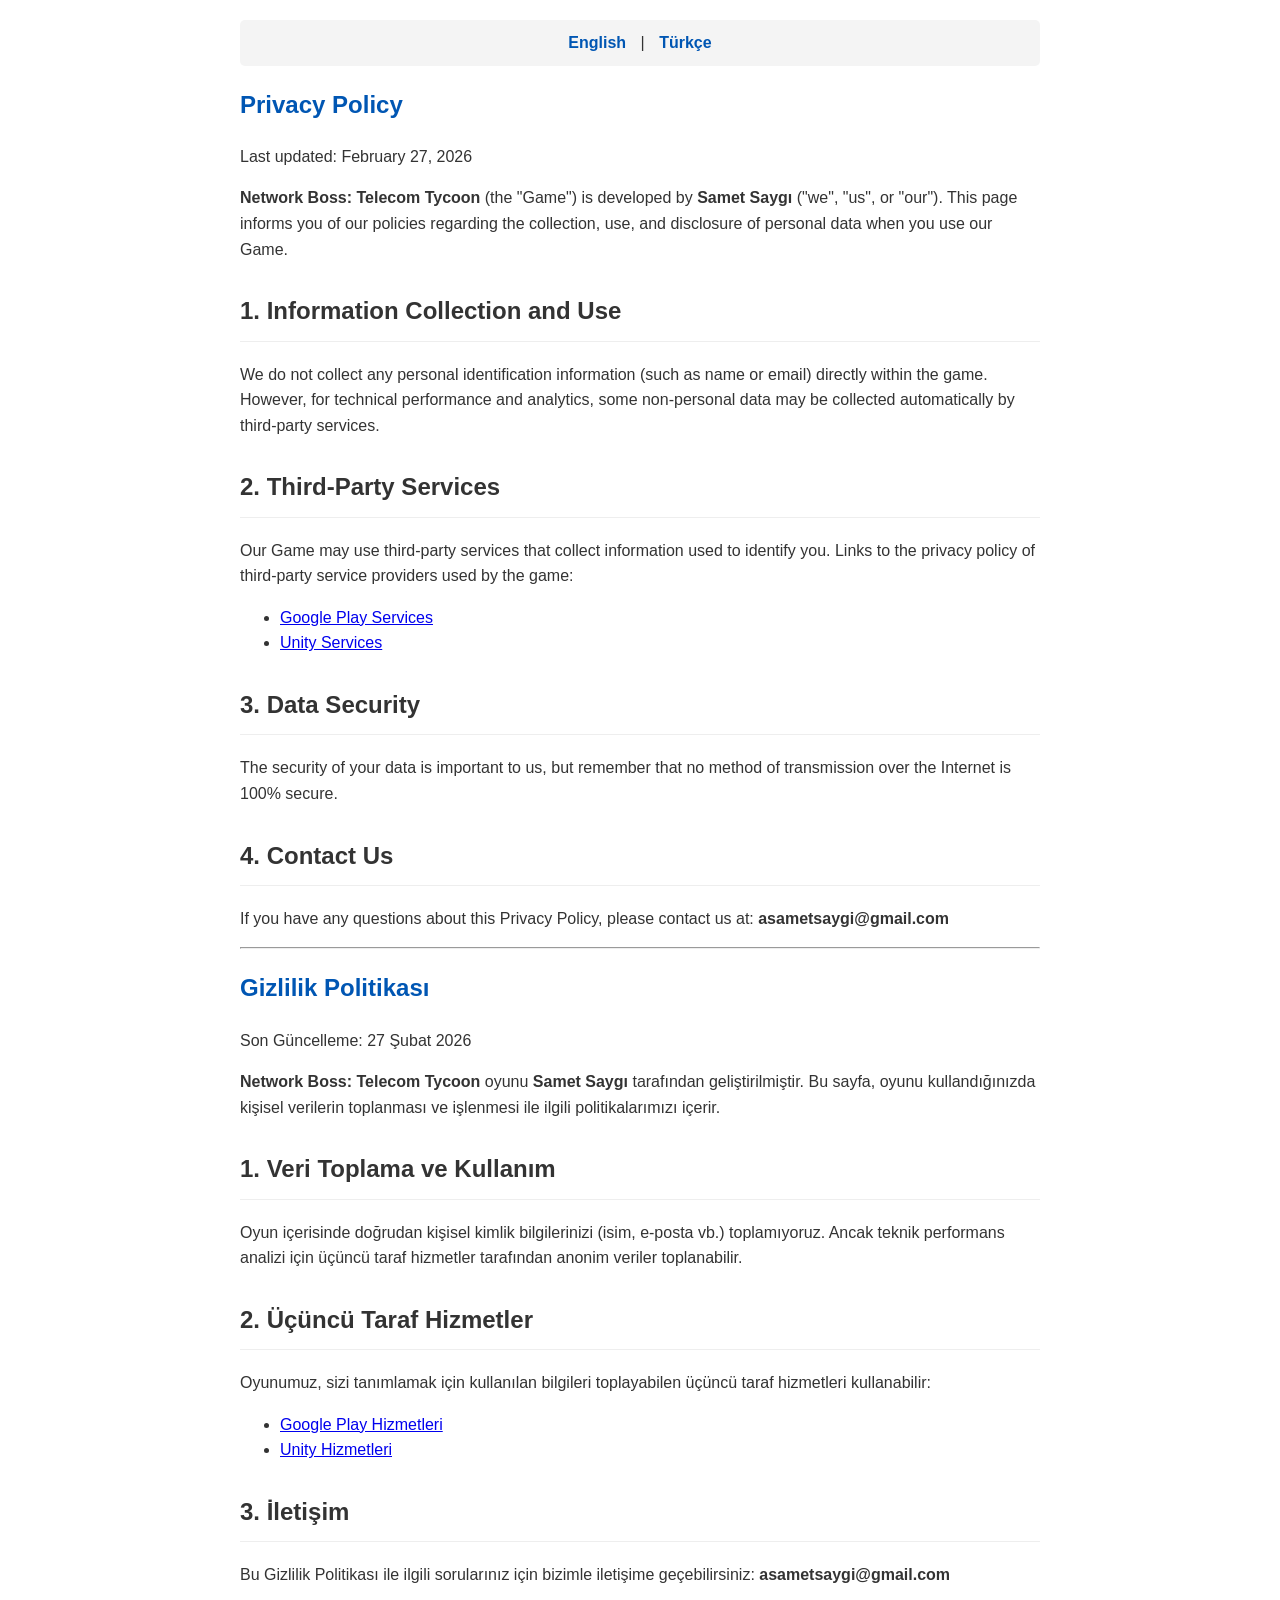
==== privacy.html @ 8e4036eb "Add files via upload" ====
<!DOCTYPE html>
<html lang="en">
<head>
    <meta charset="UTF-8">
    <meta name="viewport" content="width=device-width, initial-scale=1.0">
    <title>Privacy Policy | Network Boss: Telecom Tycoon</title>
    <style>
        body { font-family: sans-serif; line-height: 1.6; padding: 20px; max-width: 800px; margin: auto; color: #333; }
        h1 { color: #0056b3; }
        h2 { border-bottom: 1px solid #eee; padding-bottom: 10px; margin-top: 30px; }
        .lang-switch { background: #f4f4f4; padding: 10px; border-radius: 5px; margin-bottom: 20px; text-align: center; }
        .lang-switch a { margin: 0 10px; text-decoration: none; font-weight: bold; color: #0056b3; }
    </style>
</head>
<body>

    <div class="lang-switch">
        <a href="#english">English</a> | <a href="#turkish">Türkçe</a>
    </div>

    <section id="english">
        <h1>Privacy Policy</h1>
        <p>Last updated: February 27, 2026</p>
        <p><strong>Network Boss: Telecom Tycoon</strong> (the "Game") is developed by <strong>Samet Saygı</strong> ("we", "us", or "our"). This page informs you of our policies regarding the collection, use, and disclosure of personal data when you use our Game.</p>

        <h2>1. Information Collection and Use</h2>
        <p>We do not collect any personal identification information (such as name or email) directly within the game. However, for technical performance and analytics, some non-personal data may be collected automatically by third-party services.</p>

        <h2>2. Third-Party Services</h2>
        <p>Our Game may use third-party services that collect information used to identify you. Links to the privacy policy of third-party service providers used by the game:</p>
        <ul>
            <li><a href="https://google.com/policies/privacy/" target="_blank">Google Play Services</a></li>
            <li><a href="https://unity3d.com/legal/privacy-policy" target="_blank">Unity Services</a></li>
        </ul>

        <h2>3. Data Security</h2>
        <p>The security of your data is important to us, but remember that no method of transmission over the Internet is 100% secure.</p>

        <h2>4. Contact Us</h2>
        <p>If you have any questions about this Privacy Policy, please contact us at: <strong>asametsaygi@gmail.com</strong></p>
    </section>

    <hr>

    <section id="turkish">
        <h1>Gizlilik Politikası</h1>
        <p>Son Güncelleme: 27 Şubat 2026</p>
        <p><strong>Network Boss: Telecom Tycoon</strong> oyunu <strong>Samet Saygı</strong> tarafından geliştirilmiştir. Bu sayfa, oyunu kullandığınızda kişisel verilerin toplanması ve işlenmesi ile ilgili politikalarımızı içerir.</p>

        <h2>1. Veri Toplama ve Kullanım</h2>
        <p>Oyun içerisinde doğrudan kişisel kimlik bilgilerinizi (isim, e-posta vb.) toplamıyoruz. Ancak teknik performans analizi için üçüncü taraf hizmetler tarafından anonim veriler toplanabilir.</p>

        <h2>2. Üçüncü Taraf Hizmetler</h2>
        <p>Oyunumuz, sizi tanımlamak için kullanılan bilgileri toplayabilen üçüncü taraf hizmetleri kullanabilir:</p>
        <ul>
            <li><a href="https://google.com/policies/privacy/" target="_blank">Google Play Hizmetleri</a></li>
            <li><a href="https://unity3d.com/legal/privacy-policy" target="_blank">Unity Hizmetleri</a></li>
        </ul>

        <h2>3. İletişim</h2>
        <p>Bu Gizlilik Politikası ile ilgili sorularınız için bizimle iletişime geçebilirsiniz: <strong>asametsaygi@gmail.com</strong></p>
    </section>

</body>
</html>
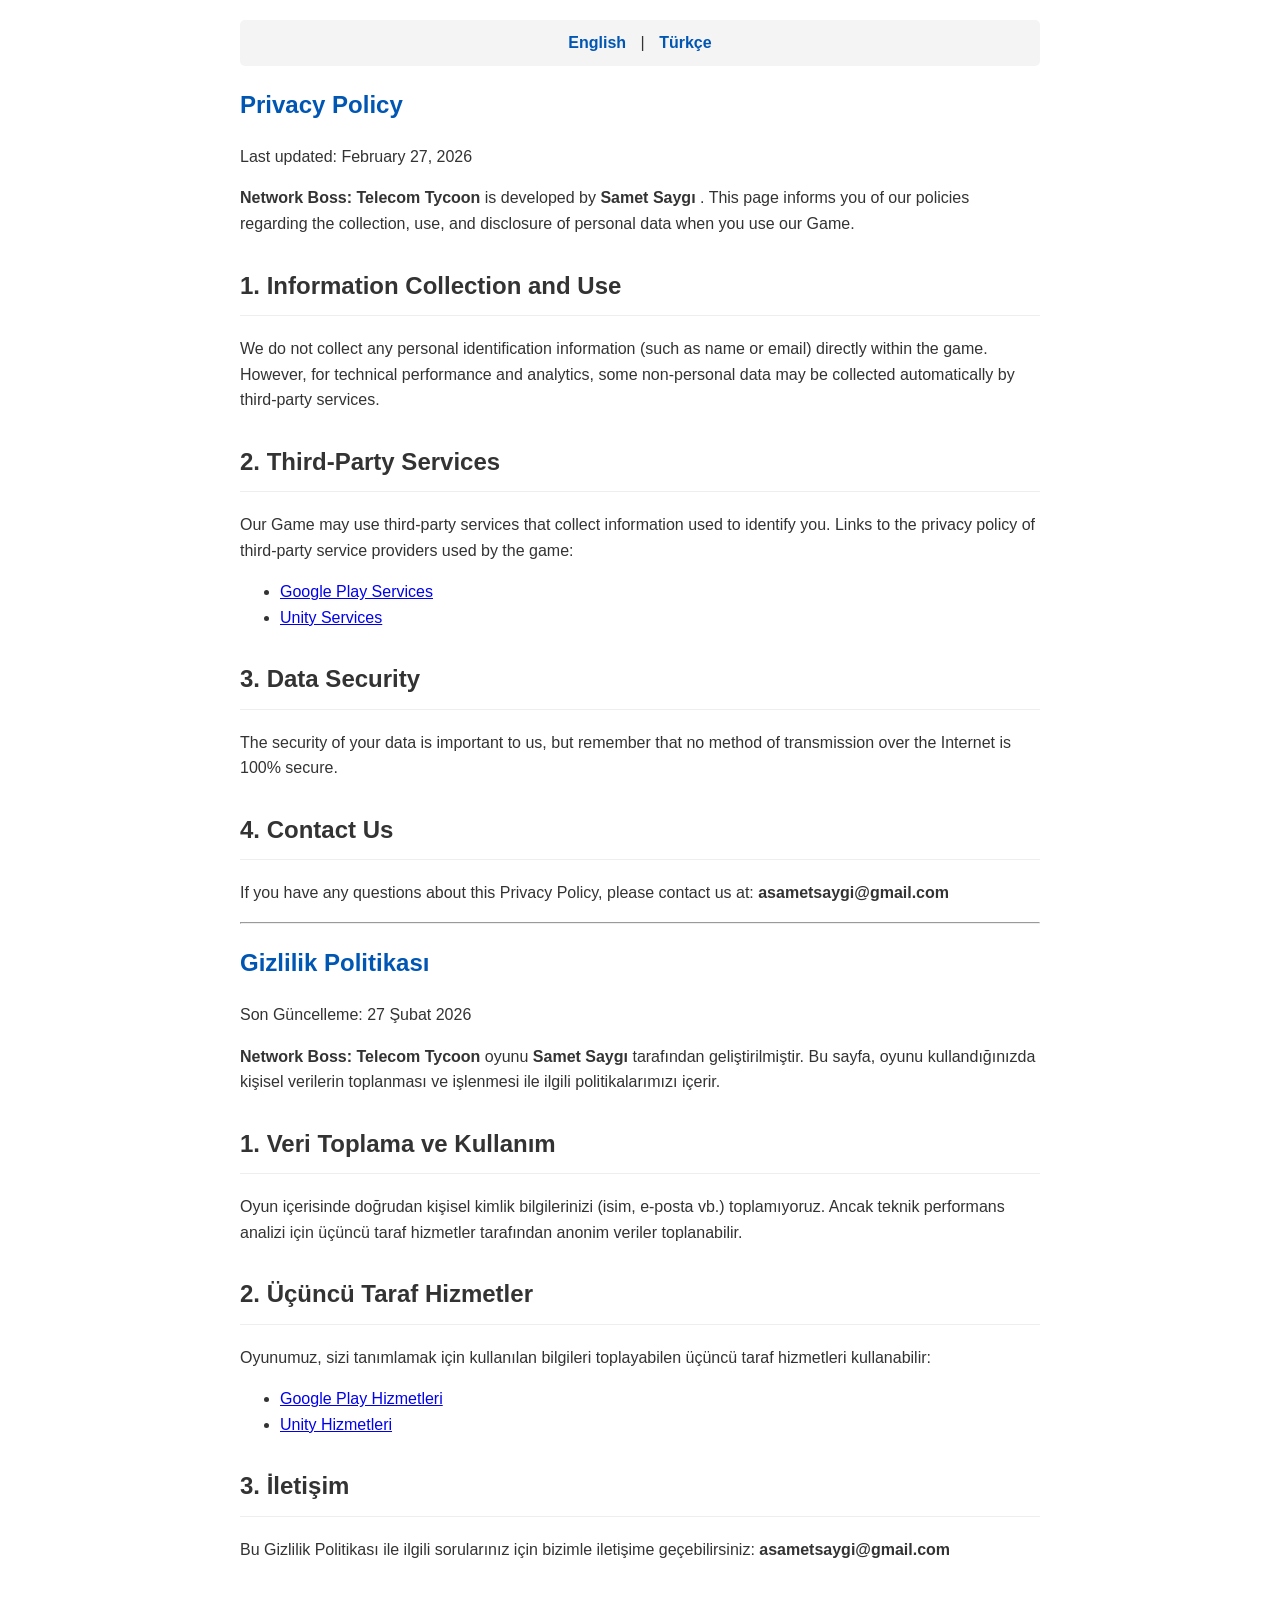
==== commit 0fd6daa1: "Fix HTML encoding issues in privacy.html" ====
--- a/privacy.html
+++ b/privacy.html
@@ -21,7 +21,7 @@
     <section id="english">
         <h1>Privacy Policy</h1>
         <p>Last updated: February 27, 2026</p>
-        <p><strong>Network Boss: Telecom Tycoon</strong> (the "Game") is developed by <strong>Samet Saygı</strong> ("we", "us", or "our"). This page informs you of our policies regarding the collection, use, and disclosure of personal data when you use our Game.</p>
+        <p><strong>Network Boss: Telecom Tycoon</strong> is developed by <strong>Samet Saygı</strong> . This page informs you of our policies regarding the collection, use, and disclosure of personal data when you use our Game.</p>
 
         <h2>1. Information Collection and Use</h2>
         <p>We do not collect any personal identification information (such as name or email) directly within the game. However, for technical performance and analytics, some non-personal data may be collected automatically by third-party services.</p>
@@ -62,4 +62,5 @@
     </section>
 
 </body>
-</html>+
+</html>
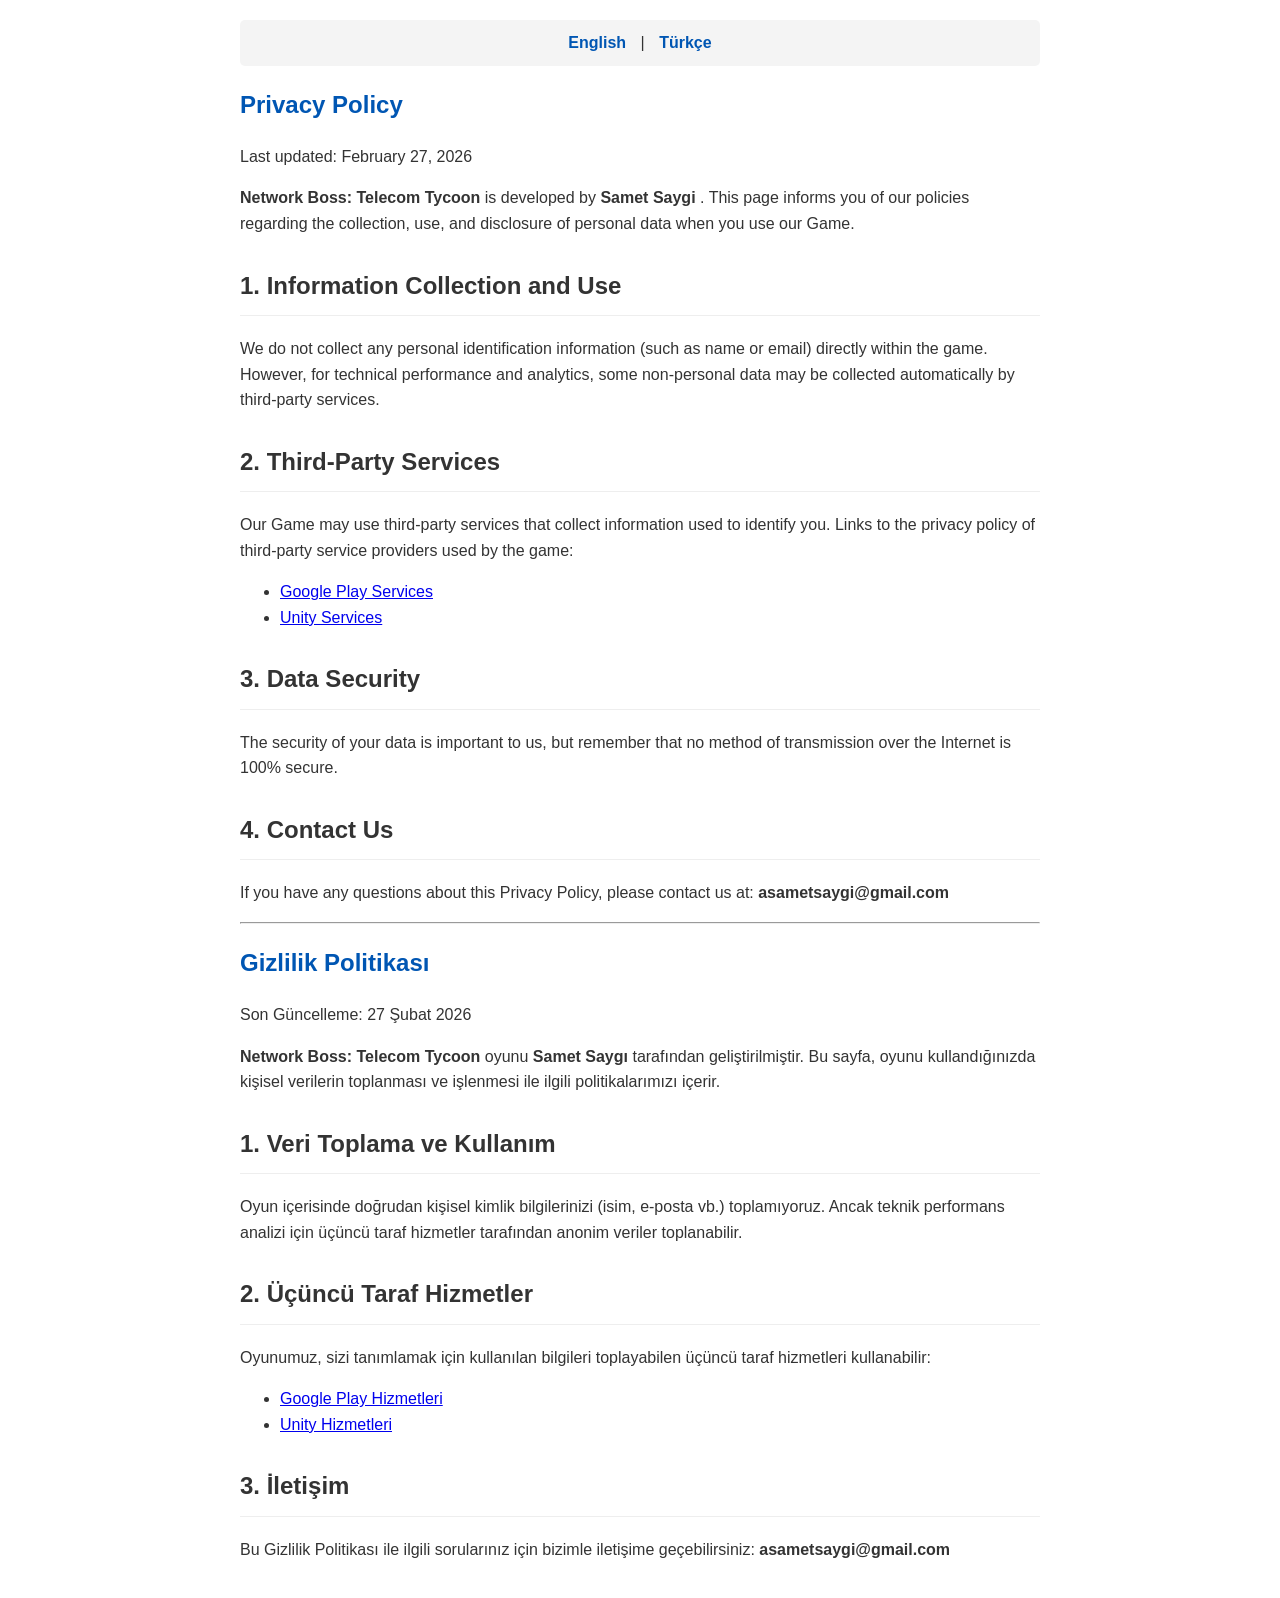
==== commit 5fbe5f9a: "Fix HTML encoding issues in privacy.html" ====
--- a/privacy.html
+++ b/privacy.html
@@ -21,7 +21,7 @@
     <section id="english">
         <h1>Privacy Policy</h1>
         <p>Last updated: February 27, 2026</p>
-        <p><strong>Network Boss: Telecom Tycoon</strong> is developed by <strong>Samet Saygı</strong> . This page informs you of our policies regarding the collection, use, and disclosure of personal data when you use our Game.</p>
+        <p><strong>Network Boss: Telecom Tycoon</strong> is developed by <strong>Samet Saygi</strong> . This page informs you of our policies regarding the collection, use, and disclosure of personal data when you use our Game.</p>
 
         <h2>1. Information Collection and Use</h2>
         <p>We do not collect any personal identification information (such as name or email) directly within the game. However, for technical performance and analytics, some non-personal data may be collected automatically by third-party services.</p>
@@ -64,3 +64,4 @@
 </body>
 
 </html>
+
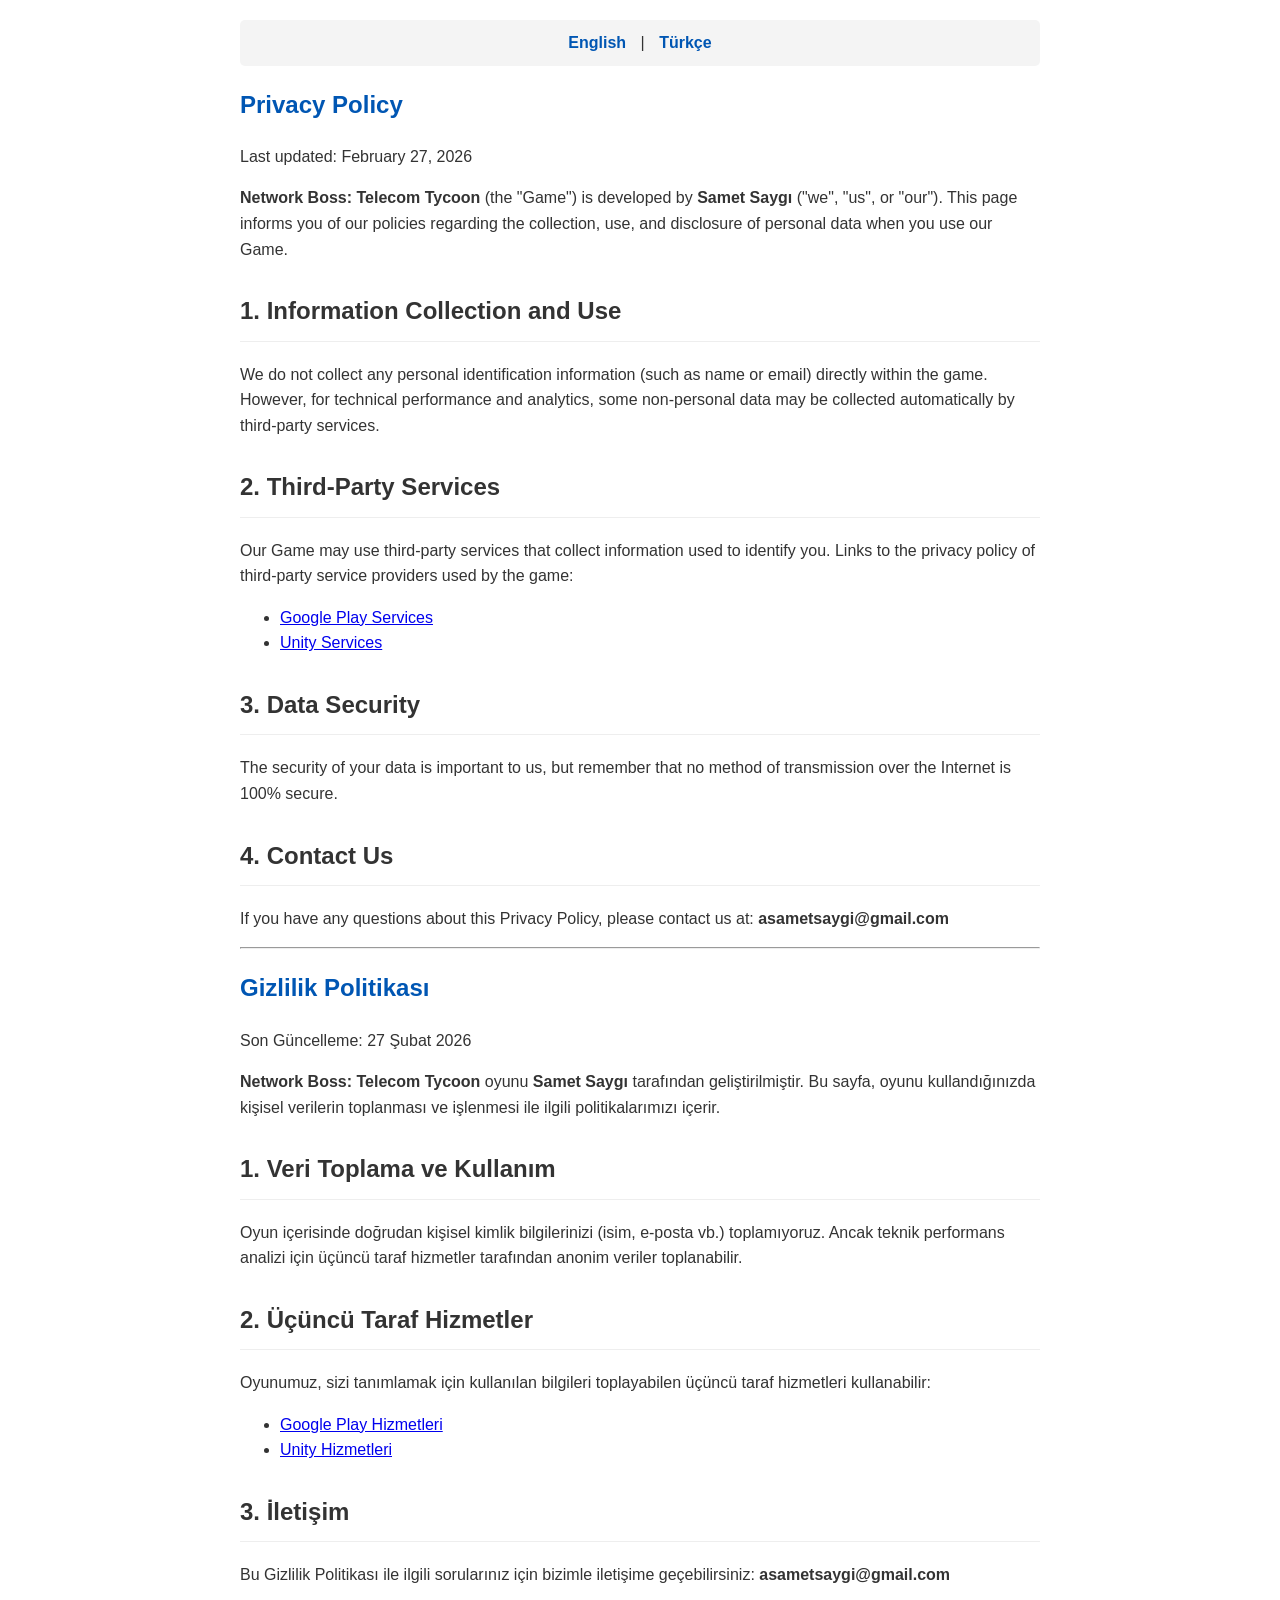
==== commit 1ada6fad: "Add files via upload" ====
--- a/privacy.html
+++ b/privacy.html
@@ -21,7 +21,7 @@
     <section id="english">
         <h1>Privacy Policy</h1>
         <p>Last updated: February 27, 2026</p>
-        <p><strong>Network Boss: Telecom Tycoon</strong> is developed by <strong>Samet Saygi</strong> . This page informs you of our policies regarding the collection, use, and disclosure of personal data when you use our Game.</p>
+        <p><strong>Network Boss: Telecom Tycoon</strong> (the "Game") is developed by <strong>Samet Saygı</strong> ("we", "us", or "our"). This page informs you of our policies regarding the collection, use, and disclosure of personal data when you use our Game.</p>
 
         <h2>1. Information Collection and Use</h2>
         <p>We do not collect any personal identification information (such as name or email) directly within the game. However, for technical performance and analytics, some non-personal data may be collected automatically by third-party services.</p>
@@ -62,6 +62,4 @@
     </section>
 
 </body>
-
-</html>
-
+</html>
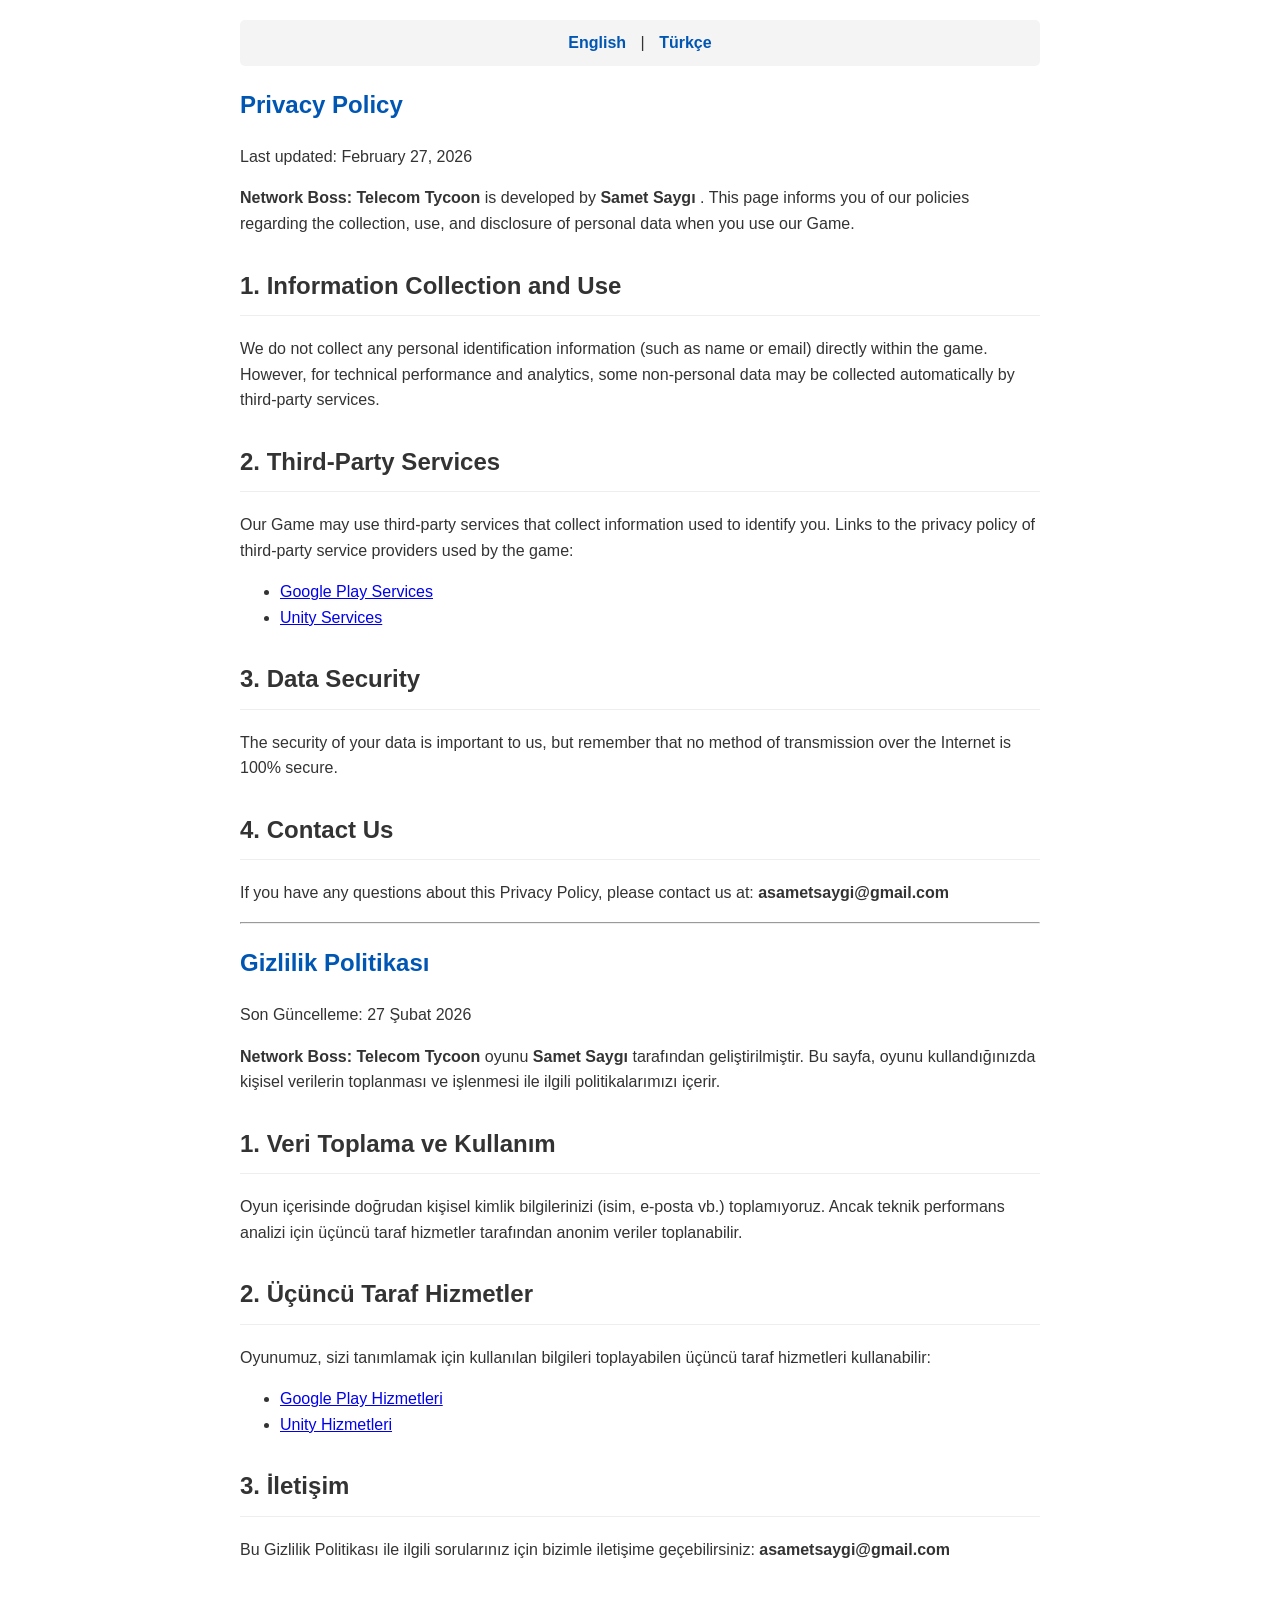
==== commit 6be96479: "Update privacy.html" ====
--- a/privacy.html
+++ b/privacy.html
@@ -21,7 +21,7 @@
     <section id="english">
         <h1>Privacy Policy</h1>
         <p>Last updated: February 27, 2026</p>
-        <p><strong>Network Boss: Telecom Tycoon</strong> (the "Game") is developed by <strong>Samet Saygı</strong> ("we", "us", or "our"). This page informs you of our policies regarding the collection, use, and disclosure of personal data when you use our Game.</p>
+        <p><strong>Network Boss: Telecom Tycoon</strong> is developed by <strong>Samet Saygı</strong> . This page informs you of our policies regarding the collection, use, and disclosure of personal data when you use our Game.</p>
 
         <h2>1. Information Collection and Use</h2>
         <p>We do not collect any personal identification information (such as name or email) directly within the game. However, for technical performance and analytics, some non-personal data may be collected automatically by third-party services.</p>
@@ -62,4 +62,5 @@
     </section>
 
 </body>
-</html>+
+</html>
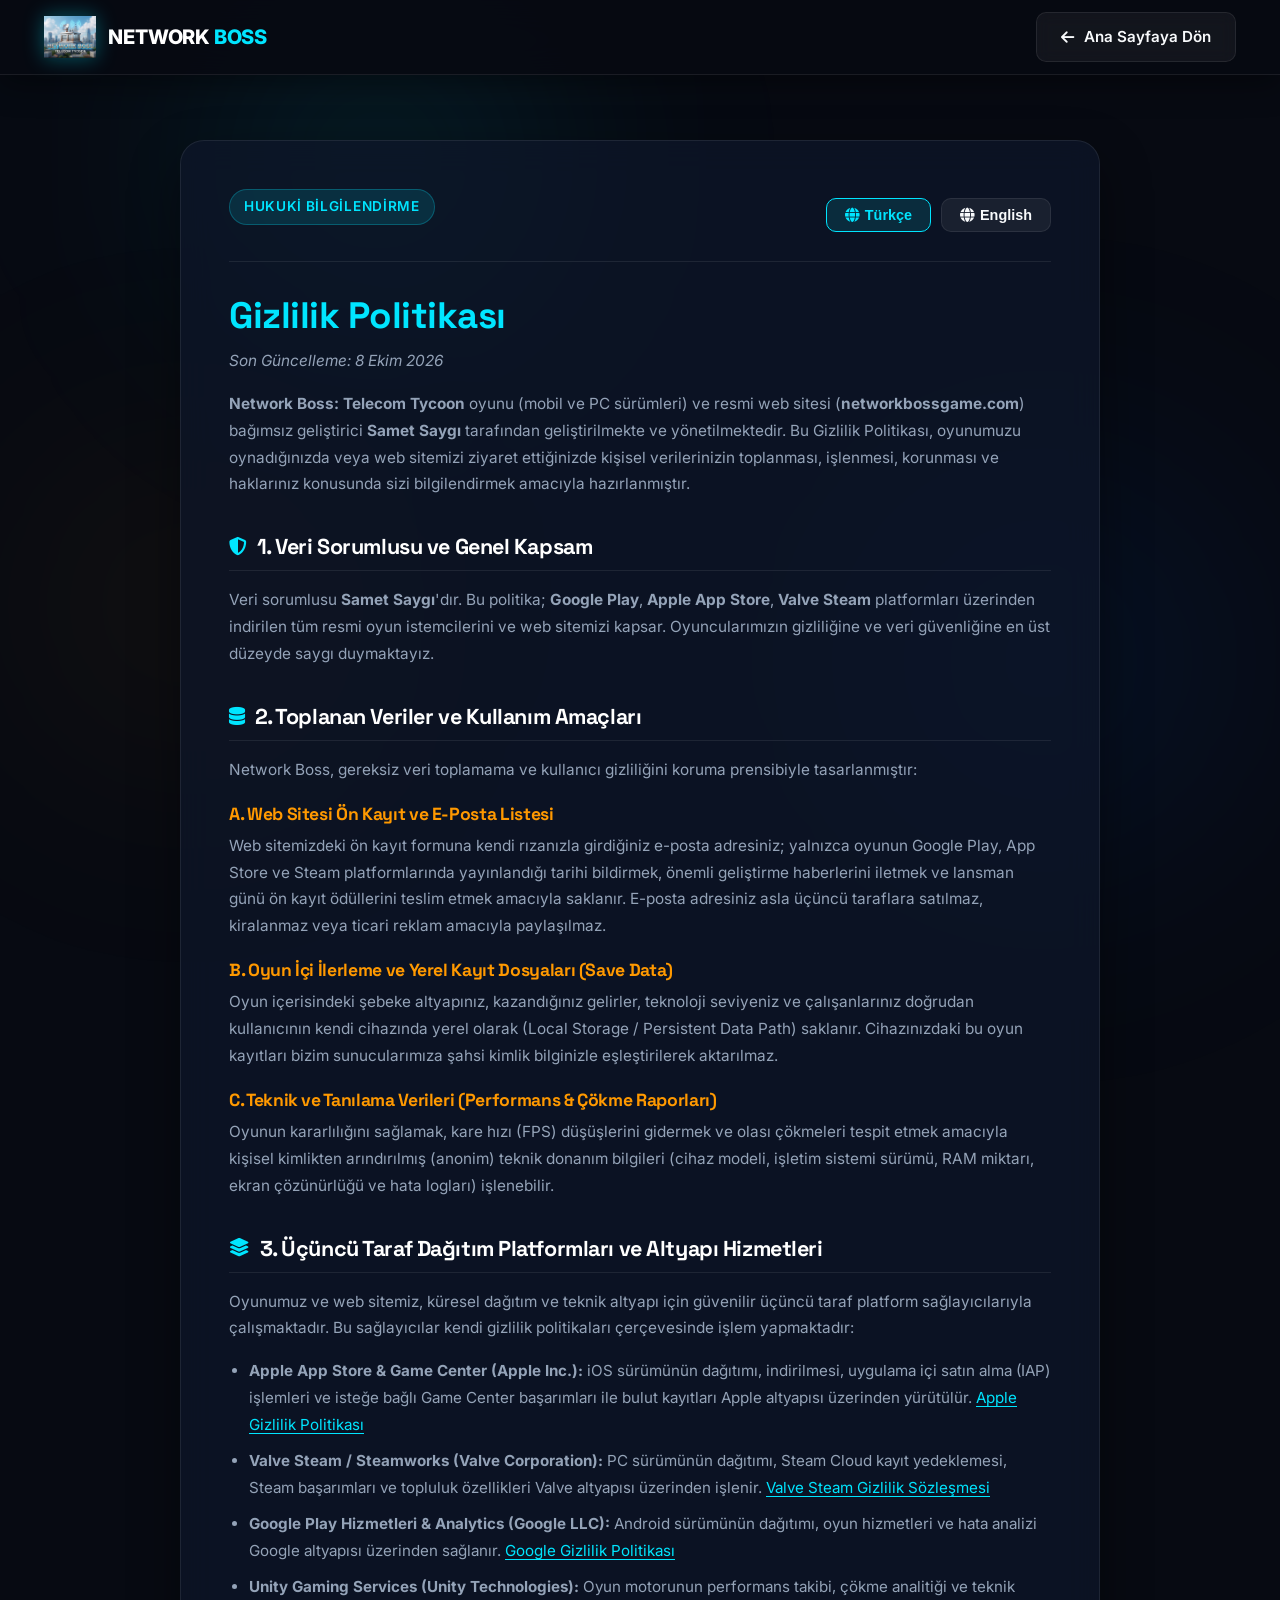
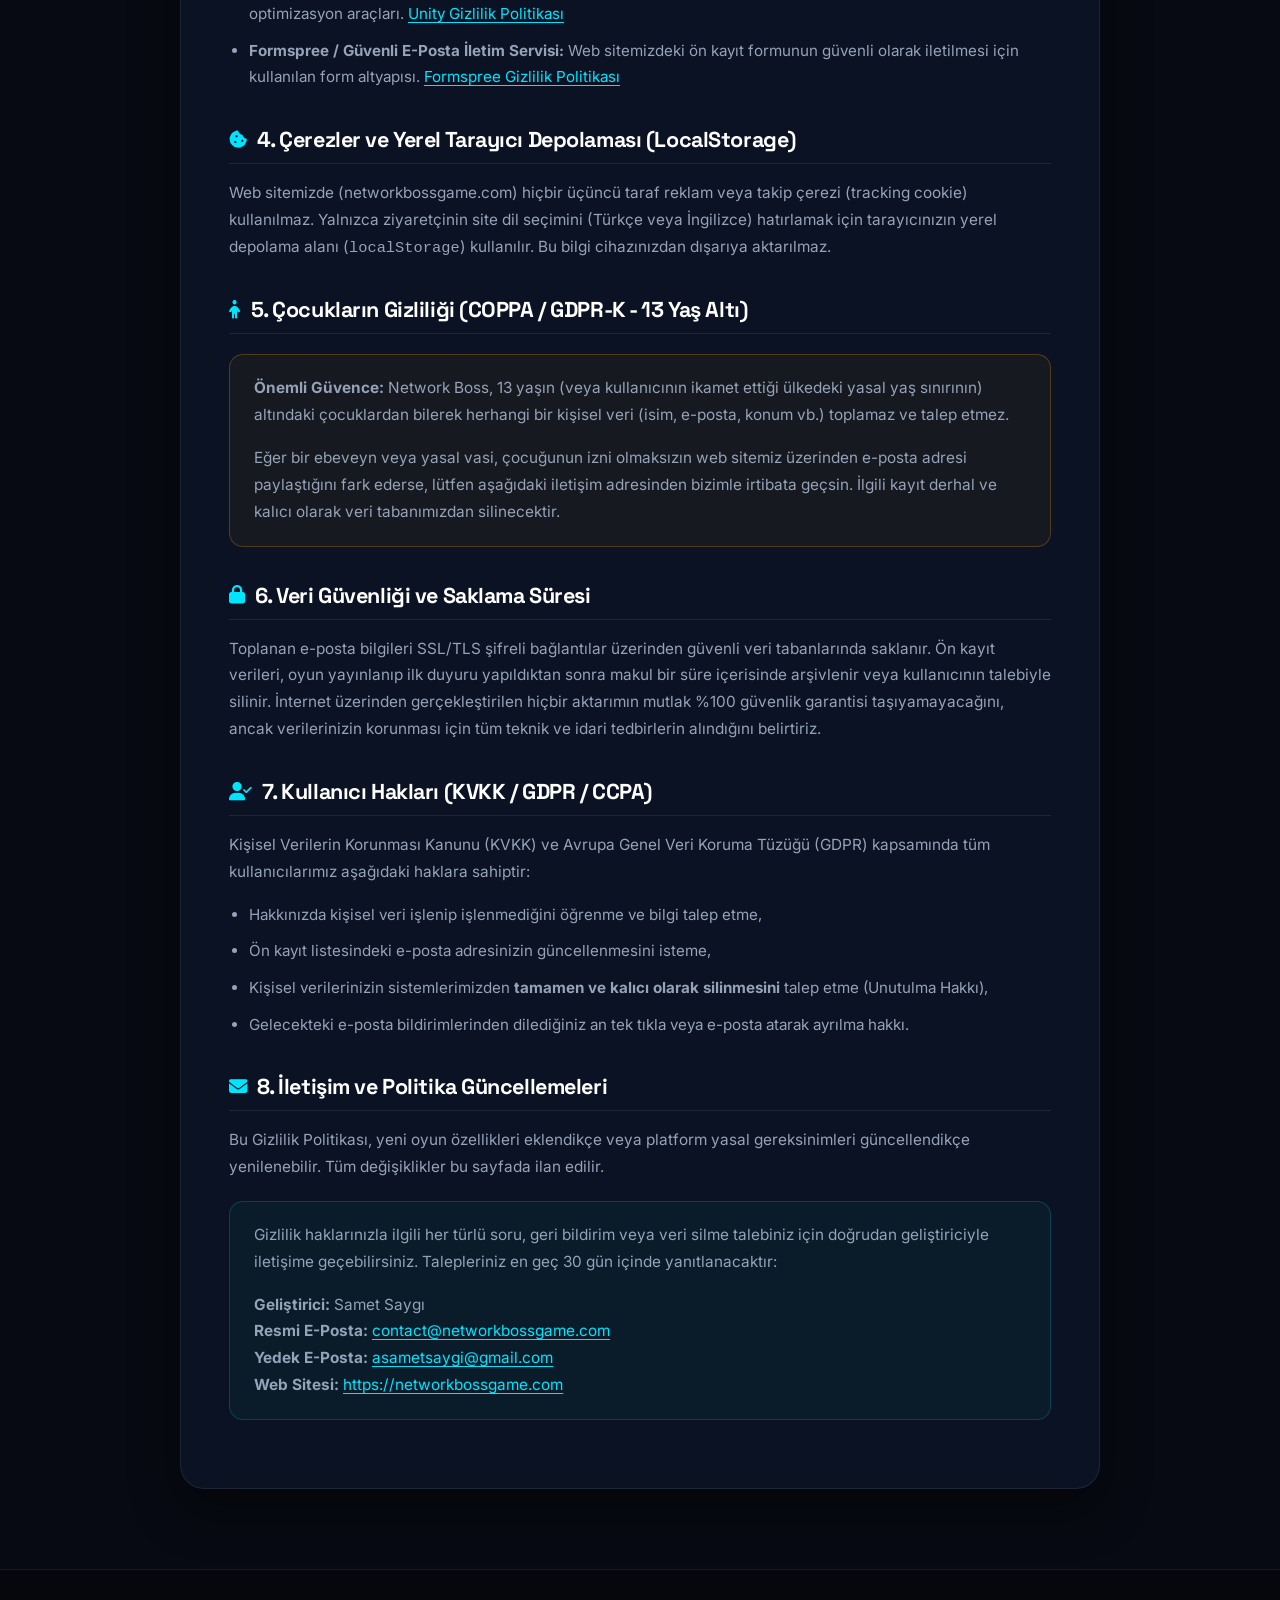
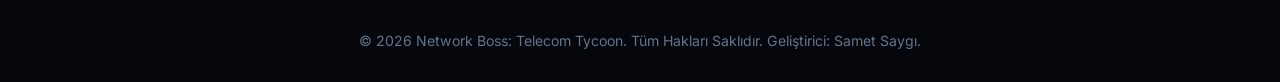
==== commit fd04ef67: "feat: complete Network Boss website overhaul with full mechanics showcase, bilingual localization, a" ====
--- a/privacy.html
+++ b/privacy.html
@@ -1,66 +1,410 @@
-<!DOCTYPE html>
-<html lang="en">
-<head>
-    <meta charset="UTF-8">
-    <meta name="viewport" content="width=device-width, initial-scale=1.0">
-    <title>Privacy Policy | Network Boss: Telecom Tycoon</title>
-    <style>
-        body { font-family: sans-serif; line-height: 1.6; padding: 20px; max-width: 800px; margin: auto; color: #333; }
-        h1 { color: #0056b3; }
-        h2 { border-bottom: 1px solid #eee; padding-bottom: 10px; margin-top: 30px; }
-        .lang-switch { background: #f4f4f4; padding: 10px; border-radius: 5px; margin-bottom: 20px; text-align: center; }
-        .lang-switch a { margin: 0 10px; text-decoration: none; font-weight: bold; color: #0056b3; }
-    </style>
-</head>
-<body>
-
-    <div class="lang-switch">
-        <a href="#english">English</a> | <a href="#turkish">Türkçe</a>
-    </div>
-
-    <section id="english">
-        <h1>Privacy Policy</h1>
-        <p>Last updated: February 27, 2026</p>
-        <p><strong>Network Boss: Telecom Tycoon</strong> is developed by <strong>Samet Saygı</strong> . This page informs you of our policies regarding the collection, use, and disclosure of personal data when you use our Game.</p>
-
-        <h2>1. Information Collection and Use</h2>
-        <p>We do not collect any personal identification information (such as name or email) directly within the game. However, for technical performance and analytics, some non-personal data may be collected automatically by third-party services.</p>
-
-        <h2>2. Third-Party Services</h2>
-        <p>Our Game may use third-party services that collect information used to identify you. Links to the privacy policy of third-party service providers used by the game:</p>
-        <ul>
-            <li><a href="https://google.com/policies/privacy/" target="_blank">Google Play Services</a></li>
-            <li><a href="https://unity3d.com/legal/privacy-policy" target="_blank">Unity Services</a></li>
-        </ul>
-
-        <h2>3. Data Security</h2>
-        <p>The security of your data is important to us, but remember that no method of transmission over the Internet is 100% secure.</p>
-
-        <h2>4. Contact Us</h2>
-        <p>If you have any questions about this Privacy Policy, please contact us at: <strong>asametsaygi@gmail.com</strong></p>
-    </section>
-
-    <hr>
-
-    <section id="turkish">
-        <h1>Gizlilik Politikası</h1>
-        <p>Son Güncelleme: 27 Şubat 2026</p>
-        <p><strong>Network Boss: Telecom Tycoon</strong> oyunu <strong>Samet Saygı</strong> tarafından geliştirilmiştir. Bu sayfa, oyunu kullandığınızda kişisel verilerin toplanması ve işlenmesi ile ilgili politikalarımızı içerir.</p>
-
-        <h2>1. Veri Toplama ve Kullanım</h2>
-        <p>Oyun içerisinde doğrudan kişisel kimlik bilgilerinizi (isim, e-posta vb.) toplamıyoruz. Ancak teknik performans analizi için üçüncü taraf hizmetler tarafından anonim veriler toplanabilir.</p>
-
-        <h2>2. Üçüncü Taraf Hizmetler</h2>
-        <p>Oyunumuz, sizi tanımlamak için kullanılan bilgileri toplayabilen üçüncü taraf hizmetleri kullanabilir:</p>
-        <ul>
-            <li><a href="https://google.com/policies/privacy/" target="_blank">Google Play Hizmetleri</a></li>
-            <li><a href="https://unity3d.com/legal/privacy-policy" target="_blank">Unity Hizmetleri</a></li>
-        </ul>
-
-        <h2>3. İletişim</h2>
-        <p>Bu Gizlilik Politikası ile ilgili sorularınız için bizimle iletişime geçebilirsiniz: <strong>asametsaygi@gmail.com</strong></p>
-    </section>
-
-</body>
-
-</html>
+<!DOCTYPE html>
+<html lang="tr">
+<head>
+    <meta charset="UTF-8">
+    <meta name="viewport" content="width=device-width, initial-scale=1.0">
+    <title id="pageTitle">Gizlilik Politikası | Network Boss: Telecom Tycoon</title>
+    <link rel="icon" type="image/png" sizes="32x32" href="assets/img/favicon.png">
+    
+    <!-- Google Fonts -->
+    <link rel="preconnect" href="https://fonts.googleapis.com">
+    <link rel="preconnect" href="https://fonts.gstatic.com" crossorigin>
+    <link href="https://fonts.googleapis.com/css2?family=Inter:wght@400;500;600;700;800&family=Space+Grotesk:wght@500;600;700;800&display=swap" rel="stylesheet">
+    <link rel="stylesheet" href="https://cdnjs.cloudflare.com/ajax/libs/font-awesome/6.5.1/css/all.min.css">
+    
+    <!-- Stylesheet -->
+    <link rel="stylesheet" href="assets/css/style.css">
+    
+    <style>
+        .privacy-page {
+            padding: 140px 0 80px;
+            min-height: 100vh;
+        }
+        .privacy-card {
+            background: var(--bg-card);
+            border: 1px solid var(--border-glass);
+            border-radius: 24px;
+            padding: 48px;
+            backdrop-filter: blur(16px);
+            max-width: 920px;
+            margin: 0 auto;
+            box-shadow: 0 20px 50px rgba(0, 0, 0, 0.4);
+        }
+        .privacy-nav {
+            display: flex;
+            justify-content: space-between;
+            align-items: center;
+            margin-bottom: 32px;
+            padding-bottom: 20px;
+            border-bottom: 1px solid var(--border-glass);
+            flex-wrap: wrap;
+            gap: 16px;
+        }
+        .privacy-card h1 {
+            font-size: 2.3rem;
+            margin-bottom: 10px;
+            color: var(--primary-cyan);
+            letter-spacing: -0.5px;
+        }
+        .privacy-card h2 {
+            font-size: 1.35rem;
+            margin-top: 36px;
+            margin-bottom: 16px;
+            color: #fff;
+            border-bottom: 1px solid var(--border-glass);
+            padding-bottom: 10px;
+            display: flex;
+            align-items: center;
+            gap: 10px;
+        }
+        .privacy-card h2 i {
+            color: var(--primary-cyan);
+            font-size: 1.15rem;
+        }
+        .privacy-card h3 {
+            font-size: 1.1rem;
+            margin-top: 20px;
+            margin-bottom: 8px;
+            color: var(--amber-copper);
+        }
+        .privacy-card p {
+            color: var(--text-muted);
+            margin-bottom: 16px;
+            line-height: 1.75;
+            font-size: 0.96rem;
+        }
+        .privacy-card ul {
+            margin-left: 20px;
+            margin-bottom: 22px;
+            color: var(--text-muted);
+            line-height: 1.75;
+        }
+        .privacy-card li {
+            margin-bottom: 10px;
+            font-size: 0.95rem;
+        }
+        .privacy-card a {
+            color: var(--primary-cyan);
+            text-decoration: underline;
+            text-underline-offset: 3px;
+            transition: var(--transition-fast);
+        }
+        .privacy-card a:hover {
+            color: #fff;
+        }
+        .privacy-box {
+            background: rgba(0, 240, 255, 0.04);
+            border: 1px solid rgba(0, 240, 255, 0.18);
+            border-radius: 14px;
+            padding: 20px 24px;
+            margin: 20px 0;
+        }
+        .privacy-box.warning {
+            background: rgba(245, 158, 11, 0.05);
+            border-color: rgba(245, 158, 11, 0.25);
+        }
+        .privacy-box p:last-child {
+            margin-bottom: 0;
+        }
+        .lang-pills {
+            display: flex;
+            gap: 10px;
+        }
+        .lang-pill-btn {
+            background: rgba(255, 255, 255, 0.06);
+            border: 1px solid var(--border-glass);
+            color: var(--text-main);
+            padding: 8px 18px;
+            border-radius: 10px;
+            cursor: pointer;
+            font-weight: 700;
+            font-size: 0.9rem;
+            transition: var(--transition-fast);
+            display: inline-flex;
+            align-items: center;
+            gap: 6px;
+        }
+        .lang-pill-btn.active, .lang-pill-btn:hover {
+            background: var(--primary-cyan-dim);
+            border-color: var(--primary-cyan);
+            color: var(--primary-cyan);
+        }
+        .policy-section {
+            display: none;
+            animation: fadeIn 0.3s ease;
+        }
+        .policy-section.active {
+            display: block;
+        }
+        @keyframes fadeIn {
+            from { opacity: 0; transform: translateY(6px); }
+            to { opacity: 1; transform: translateY(0); }
+        }
+        @media (max-width: 768px) {
+            .privacy-card {
+                padding: 28px 20px;
+            }
+            .privacy-card h1 {
+                font-size: 1.8rem;
+            }
+        }
+    </style>
+</head>
+<body>
+
+    <!-- Ambient Glows -->
+    <div class="bg-ambient-glow ambient-1"></div>
+    <div class="bg-ambient-glow ambient-2"></div>
+    <div class="bg-ambient-glow ambient-3"></div>
+
+    <!-- Header -->
+    <header class="header scrolled">
+        <div class="container nav-container">
+            <a href="index.html" class="logo-group">
+                <img src="assets/img/network-boss-main-logo.png" alt="Network Boss Logo" class="nav-logo-img">
+                <span class="nav-brand-title">NETWORK <span>BOSS</span></span>
+            </a>
+            <div class="nav-actions">
+                <a href="index.html" class="btn btn-secondary" id="btnBackHome">
+                    <i class="fas fa-arrow-left"></i> <span>Ana Sayfaya Dön</span>
+                </a>
+            </div>
+        </div>
+    </header>
+
+    <main class="privacy-page">
+        <div class="container">
+            <div class="privacy-card">
+                <div class="privacy-nav">
+                    <div>
+                        <span class="badge" id="legalBadge">HUKUKİ BİLGİLENDİRME</span>
+                    </div>
+                    <div class="lang-pills">
+                        <button type="button" class="lang-pill-btn active" id="btnPolicyTr">
+                            <i class="fas fa-globe"></i> Türkçe
+                        </button>
+                        <button type="button" class="lang-pill-btn" id="btnPolicyEn">
+                            <i class="fas fa-globe"></i> English
+                        </button>
+                    </div>
+                </div>
+
+                <!-- ========================================================
+                     TURKISH PRIVACY POLICY
+                     ======================================================== -->
+                <div class="policy-section active" id="policyTr">
+                    <h1>Gizlilik Politikası</h1>
+                    <p><em>Son Güncelleme: 8 Ekim 2026</em></p>
+                    <p><strong>Network Boss: Telecom Tycoon</strong> oyunu (mobil ve PC sürümleri) ve resmi web sitesi (<strong>networkbossgame.com</strong>) bağımsız geliştirici <strong>Samet Saygı</strong> tarafından geliştirilmekte ve yönetilmektedir. Bu Gizlilik Politikası, oyunumuzu oynadığınızda veya web sitemizi ziyaret ettiğinizde kişisel verilerinizin toplanması, işlenmesi, korunması ve haklarınız konusunda sizi bilgilendirmek amacıyla hazırlanmıştır.</p>
+
+                    <h2><i class="fas fa-shield-halved"></i> 1. Veri Sorumlusu ve Genel Kapsam</h2>
+                    <p>Veri sorumlusu <strong>Samet Saygı</strong>'dır. Bu politika; <strong>Google Play</strong>, <strong>Apple App Store</strong>, <strong>Valve Steam</strong> platformları üzerinden indirilen tüm resmi oyun istemcilerini ve web sitemizi kapsar. Oyuncularımızın gizliliğine ve veri güvenliğine en üst düzeyde saygı duymaktayız.</p>
+
+                    <h2><i class="fas fa-database"></i> 2. Toplanan Veriler ve Kullanım Amaçları</h2>
+                    <p>Network Boss, gereksiz veri toplamama ve kullanıcı gizliliğini koruma prensibiyle tasarlanmıştır:</p>
+                    
+                    <h3>A. Web Sitesi Ön Kayıt ve E-Posta Listesi</h3>
+                    <p>Web sitemizdeki ön kayıt formuna kendi rızanızla girdiğiniz e-posta adresiniz; yalnızca oyunun Google Play, App Store ve Steam platformlarında yayınlandığı tarihi bildirmek, önemli geliştirme haberlerini iletmek ve lansman günü ön kayıt ödüllerini teslim etmek amacıyla saklanır. E-posta adresiniz asla üçüncü taraflara satılmaz, kiralanmaz veya ticari reklam amacıyla paylaşılmaz.</p>
+
+                    <h3>B. Oyun İçi İlerleme ve Yerel Kayıt Dosyaları (Save Data)</h3>
+                    <p>Oyun içerisindeki şebeke altyapınız, kazandığınız gelirler, teknoloji seviyeniz ve çalışanlarınız doğrudan kullanıcının kendi cihazında yerel olarak (Local Storage / Persistent Data Path) saklanır. Cihazınızdaki bu oyun kayıtları bizim sunucularımıza şahsi kimlik bilginizle eşleştirilerek aktarılmaz.</p>
+
+                    <h3>C. Teknik ve Tanılama Verileri (Performans & Çökme Raporları)</h3>
+                    <p>Oyunun kararlılığını sağlamak, kare hızı (FPS) düşüşlerini gidermek ve olası çökmeleri tespit etmek amacıyla kişisel kimlikten arındırılmış (anonim) teknik donanım bilgileri (cihaz modeli, işletim sistemi sürümü, RAM miktarı, ekran çözünürlüğü ve hata logları) işlenebilir.</p>
+
+                    <h2><i class="fas fa-layer-group"></i> 3. Üçüncü Taraf Dağıtım Platformları ve Altyapı Hizmetleri</h2>
+                    <p>Oyunumuz ve web sitemiz, küresel dağıtım ve teknik altyapı için güvenilir üçüncü taraf platform sağlayıcılarıyla çalışmaktadır. Bu sağlayıcılar kendi gizlilik politikaları çerçevesinde işlem yapmaktadır:</p>
+                    <ul>
+                        <li>
+                            <strong>Apple App Store & Game Center (Apple Inc.):</strong> iOS sürümünün dağıtımı, indirilmesi, uygulama içi satın alma (IAP) işlemleri ve isteğe bağlı Game Center başarımları ile bulut kayıtları Apple altyapısı üzerinden yürütülür. 
+                            <a href="https://www.apple.com/legal/privacy/" target="_blank" rel="noopener noreferrer">Apple Gizlilik Politikası</a>
+                        </li>
+                        <li>
+                            <strong>Valve Steam / Steamworks (Valve Corporation):</strong> PC sürümünün dağıtımı, Steam Cloud kayıt yedeklemesi, Steam başarımları ve topluluk özellikleri Valve altyapısı üzerinden işlenir.
+                            <a href="https://store.steampowered.com/privacy_agreement/" target="_blank" rel="noopener noreferrer">Valve Steam Gizlilik Sözleşmesi</a>
+                        </li>
+                        <li>
+                            <strong>Google Play Hizmetleri & Analytics (Google LLC):</strong> Android sürümünün dağıtımı, oyun hizmetleri ve hata analizi Google altyapısı üzerinden sağlanır.
+                            <a href="https://policies.google.com/privacy" target="_blank" rel="noopener noreferrer">Google Gizlilik Politikası</a>
+                        </li>
+                        <li>
+                            <strong>Unity Gaming Services (Unity Technologies):</strong> Oyun motorunun performans takibi, çökme analitiği ve teknik optimizasyon araçları.
+                            <a href="https://unity.com/legal/privacy-policy" target="_blank" rel="noopener noreferrer">Unity Gizlilik Politikası</a>
+                        </li>
+                        <li>
+                            <strong>Formspree / Güvenli E-Posta İletim Servisi:</strong> Web sitemizdeki ön kayıt formunun güvenli olarak iletilmesi için kullanılan form altyapısı.
+                            <a href="https://formspree.io/legal/privacy-policy" target="_blank" rel="noopener noreferrer">Formspree Gizlilik Politikası</a>
+                        </li>
+                    </ul>
+
+                    <h2><i class="fas fa-cookie-bite"></i> 4. Çerezler ve Yerel Tarayıcı Depolaması (LocalStorage)</h2>
+                    <p>Web sitemizde (networkbossgame.com) hiçbir üçüncü taraf reklam veya takip çerezi (tracking cookie) kullanılmaz. Yalnızca ziyaretçinin site dil seçimini (Türkçe veya İngilizce) hatırlamak için tarayıcınızın yerel depolama alanı (<code>localStorage</code>) kullanılır. Bu bilgi cihazınızdan dışarıya aktarılmaz.</p>
+
+                    <h2><i class="fas fa-child"></i> 5. Çocukların Gizliliği (COPPA / GDPR-K - 13 Yaş Altı)</h2>
+                    <div class="privacy-box warning">
+                        <p><strong>Önemli Güvence:</strong> Network Boss, 13 yaşın (veya kullanıcının ikamet ettiği ülkedeki yasal yaş sınırının) altındaki çocuklardan bilerek herhangi bir kişisel veri (isim, e-posta, konum vb.) toplamaz ve talep etmez.</p>
+                        <p>Eğer bir ebeveyn veya yasal vasi, çocuğunun izni olmaksızın web sitemiz üzerinden e-posta adresi paylaştığını fark ederse, lütfen aşağıdaki iletişim adresinden bizimle irtibata geçsin. İlgili kayıt derhal ve kalıcı olarak veri tabanımızdan silinecektir.</p>
+                    </div>
+
+                    <h2><i class="fas fa-lock"></i> 6. Veri Güvenliği ve Saklama Süresi</h2>
+                    <p>Toplanan e-posta bilgileri SSL/TLS şifreli bağlantılar üzerinden güvenli veri tabanlarında saklanır. Ön kayıt verileri, oyun yayınlanıp ilk duyuru yapıldıktan sonra makul bir süre içerisinde arşivlenir veya kullanıcının talebiyle silinir. İnternet üzerinden gerçekleştirilen hiçbir aktarımın mutlak %100 güvenlik garantisi taşıyamayacağını, ancak verilerinizin korunması için tüm teknik ve idari tedbirlerin alındığını belirtiriz.</p>
+
+                    <h2><i class="fas fa-user-check"></i> 7. Kullanıcı Hakları (KVKK / GDPR / CCPA)</h2>
+                    <p>Kişisel Verilerin Korunması Kanunu (KVKK) ve Avrupa Genel Veri Koruma Tüzüğü (GDPR) kapsamında tüm kullanıcılarımız aşağıdaki haklara sahiptir:</p>
+                    <ul>
+                        <li>Hakkınızda kişisel veri işlenip işlenmediğini öğrenme ve bilgi talep etme,</li>
+                        <li>Ön kayıt listesindeki e-posta adresinizin güncellenmesini isteme,</li>
+                        <li>Kişisel verilerinizin sistemlerimizden <strong>tamamen ve kalıcı olarak silinmesini</strong> talep etme (Unutulma Hakkı),</li>
+                        <li>Gelecekteki e-posta bildirimlerinden dilediğiniz an tek tıkla veya e-posta atarak ayrılma hakkı.</li>
+                    </ul>
+
+                    <h2><i class="fas fa-envelope"></i> 8. İletişim ve Politika Güncellemeleri</h2>
+                    <p>Bu Gizlilik Politikası, yeni oyun özellikleri eklendikçe veya platform yasal gereksinimleri güncellendikçe yenilenebilir. Tüm değişiklikler bu sayfada ilan edilir.</p>
+                    <div class="privacy-box">
+                        <p>Gizlilik haklarınızla ilgili her türlü soru, geri bildirim veya veri silme talebiniz için doğrudan geliştiriciyle iletişime geçebilirsiniz. Talepleriniz en geç 30 gün içinde yanıtlanacaktır:</p>
+                        <p style="margin-top: 10px;">
+                            <strong>Geliştirici:</strong> Samet Saygı<br>
+                            <strong>Resmi E-Posta:</strong> <a href="mailto:contact@networkbossgame.com">contact@networkbossgame.com</a><br>
+                            <strong>Yedek E-Posta:</strong> <a href="mailto:asametsaygi@gmail.com">asametsaygi@gmail.com</a><br>
+                            <strong>Web Sitesi:</strong> <a href="https://networkbossgame.com">https://networkbossgame.com</a>
+                        </p>
+                    </div>
+                </div>
+
+                <!-- ========================================================
+                     ENGLISH PRIVACY POLICY
+                     ======================================================== -->
+                <div class="policy-section" id="policyEn">
+                    <h1>Privacy Policy</h1>
+                    <p><em>Last updated: October 8, 2026</em></p>
+                    <p><strong>Network Boss: Telecom Tycoon</strong> (the "Game", covering mobile and PC editions) and the official website (<strong>networkbossgame.com</strong>) are developed and operated by independent game developer <strong>Samet Saygı</strong> ("we", "us", or "our"). This Privacy Policy explains our practices regarding the collection, use, disclosure, and protection of your personal information when you play our game or visit our website.</p>
+
+                    <h2><i class="fas fa-shield-halved"></i> 1. Data Controller & Scope</h2>
+                    <p>The data controller is <strong>Samet Saygı</strong>. This policy applies to all official game releases distributed via <strong>Apple App Store</strong>, <strong>Valve Steam</strong>, and <strong>Google Play</strong>, as well as our official website. We are firmly committed to respecting player privacy and protecting personal data.</p>
+
+                    <h2><i class="fas fa-database"></i> 2. Information We Collect and How We Use It</h2>
+                    <p>Network Boss is intentionally designed with data minimization in mind:</p>
+
+                    <h3>A. Website Pre-Registration & Email Newsletter</h3>
+                    <p>When you voluntarily enter your email address in our website's pre-registration form, we collect and store it solely to inform you of launch dates across Google Play, the App Store, and Steam, share major development updates, and distribute founder pre-registration in-game rewards. We never sell, rent, or monetize your email with third-party advertisers or data brokers.</p>
+
+                    <h3>B. In-Game Progress & Local Save Files</h3>
+                    <p>Your network infrastructure layouts, revenue figures, research unlocks, and staff assignments are stored strictly locally on your device (Persistent Data Path / Local Storage). Your gameplay saves are not uploaded to our proprietary servers linked to your personal identity.</p>
+
+                    <h3>C. Technical & Diagnostic Performance Data</h3>
+                    <p>To ensure game stability, resolve frame drops, and diagnose potential crash logs, non-personally identifiable diagnostic information (device model, operating system version, available RAM, display resolution, and anonymous crash stack traces) may be processed.</p>
+
+                    <h2><i class="fas fa-layer-group"></i> 3. Third-Party Distribution Platforms and Services</h2>
+                    <p>Our game and website integrate with industry-leading third-party platforms for global game distribution, cloud synchronization, and technical diagnostics. These providers process data according to their respective privacy policies:</p>
+                    <ul>
+                        <li>
+                            <strong>Apple App Store & Game Center (Apple Inc.):</strong> iOS application distribution, in-app purchases (IAP), and optional Game Center achievements and cloud sync are handled by Apple.
+                            <a href="https://www.apple.com/legal/privacy/" target="_blank" rel="noopener noreferrer">Apple Privacy Policy</a>
+                        </li>
+                        <li>
+                            <strong>Valve Steam / Steamworks (Valve Corporation):</strong> PC game distribution, Steam Cloud save backups, Steam achievements, and community features are processed by Valve.
+                            <a href="https://store.steampowered.com/privacy_agreement/" target="_blank" rel="noopener noreferrer">Valve Steam Privacy Agreement</a>
+                        </li>
+                        <li>
+                            <strong>Google Play Services & Analytics (Google LLC):</strong> Android distribution, billing infrastructure, and diagnostic crash tracking are operated by Google.
+                            <a href="https://policies.google.com/privacy" target="_blank" rel="noopener noreferrer">Google Privacy Policy</a>
+                        </li>
+                        <li>
+                            <strong>Unity Gaming Services (Unity Technologies):</strong> Game engine runtime performance analytics, crash reporting, and rendering optimization.
+                            <a href="https://unity.com/legal/privacy-policy" target="_blank" rel="noopener noreferrer">Unity Privacy Policy</a>
+                        </li>
+                        <li>
+                            <strong>Formspree / Secure Email Dispatch Service:</strong> Secure form processing and database storage used for our pre-registration web portal.
+                            <a href="https://formspree.io/legal/privacy-policy" target="_blank" rel="noopener noreferrer">Formspree Privacy Policy</a>
+                        </li>
+                    </ul>
+
+                    <h2><i class="fas fa-cookie-bite"></i> 4. Cookies and Local Browser Storage</h2>
+                    <p>Our website (networkbossgame.com) does not use any third-party tracking or behavioral advertising cookies. We only utilize your browser's local storage (<code>localStorage</code>) to remember your preferred language selection (Turkish or English). This value remains strictly on your local device.</p>
+
+                    <h2><i class="fas fa-child"></i> 5. Children's Privacy (COPPA / GDPR-K - Under 13)</h2>
+                    <div class="privacy-box warning">
+                        <p><strong>Protection of Minors:</strong> Network Boss does not knowingly collect or solicit any personal information from children under 13 years of age (or the applicable age limit in your jurisdiction).</p>
+                        <p>If you are a parent or legal guardian and discover that your child has submitted an email address on our website without your consent, please contact us immediately. We will promptly and permanently purge the corresponding record from our database.</p>
+                    </div>
+
+                    <h2><i class="fas fa-lock"></i> 6. Data Security and Retention</h2>
+                    <p>All collected email records are transmitted over SSL/TLS encrypted connections and stored in secure cloud databases. Pre-registration emails are retained only as long as needed to fulfill launch alerts and milestone delivery, or until you request deletion. While no electronic transmission over the Internet is 100% impenetrable, we employ industry-standard administrative and technical safeguards to protect your information.</p>
+
+                    <h2><i class="fas fa-user-check"></i> 7. Your Rights (GDPR / CCPA / KVKK)</h2>
+                    <p>Depending on your jurisdiction, you are entitled to the following privacy rights regarding your personal data:</p>
+                    <ul>
+                        <li>The right to request access to the personal data we hold about you,</li>
+                        <li>The right to request correction of inaccurate or outdated information,</li>
+                        <li>The right to request <strong>permanent deletion (Right to be Forgotten)</strong> of your email address,</li>
+                        <li>The right to withdraw your consent or opt out of pre-registration email announcements at any time.</li>
+                    </ul>
+
+                    <h2><i class="fas fa-envelope"></i> 8. Contact Us & Policy Updates</h2>
+                    <p>We may periodically update this Privacy Policy to reflect platform policy modifications or new game capabilities. Material updates will always be published on this page with an updated revision date.</p>
+                    <div class="privacy-box">
+                        <p>If you have any questions, feedback, or data removal requests regarding this Privacy Policy, please reach out to the developer directly. Requests are resolved within 30 days:</p>
+                        <p style="margin-top: 10px;">
+                            <strong>Developer:</strong> Samet Saygı<br>
+                            <strong>Official Email:</strong> <a href="mailto:contact@networkbossgame.com">contact@networkbossgame.com</a><br>
+                            <strong>Secondary Email:</strong> <a href="mailto:asametsaygi@gmail.com">asametsaygi@gmail.com</a><br>
+                            <strong>Website:</strong> <a href="https://networkbossgame.com">https://networkbossgame.com</a>
+                        </p>
+                    </div>
+                </div>
+            </div>
+        </div>
+    </main>
+
+    <footer class="footer">
+        <div class="container" style="text-align: center; color: var(--text-dim); font-size: 0.88rem;" id="footerText">
+            &copy; 2026 Network Boss: Telecom Tycoon. Tüm Hakları Saklıdır. Geliştirici: Samet Saygı.
+        </div>
+    </footer>
+
+    <script>
+        const btnTr = document.getElementById('btnPolicyTr');
+        const btnEn = document.getElementById('btnPolicyEn');
+        const secTr = document.getElementById('policyTr');
+        const secEn = document.getElementById('policyEn');
+        const pageTitle = document.getElementById('pageTitle');
+        const legalBadge = document.getElementById('legalBadge');
+        const btnBackHome = document.getElementById('btnBackHome');
+        const footerText = document.getElementById('footerText');
+
+        function setLanguage(lang) {
+            localStorage.setItem('nb_lang', lang);
+            document.documentElement.lang = lang;
+
+            if (lang === 'en') {
+                btnEn.classList.add('active');
+                btnTr.classList.remove('active');
+                secEn.classList.add('active');
+                secTr.classList.remove('active');
+
+                pageTitle.textContent = 'Privacy Policy | Network Boss: Telecom Tycoon';
+                legalBadge.textContent = 'LEGAL DOCUMENTATION';
+                btnBackHome.innerHTML = '<i class="fas fa-arrow-left"></i> <span>Back to Home</span>';
+                footerText.innerHTML = '&copy; 2026 Network Boss: Telecom Tycoon. All Rights Reserved. Developed by Samet Saygı.';
+            } else {
+                btnTr.classList.add('active');
+                btnEn.classList.remove('active');
+                secTr.classList.add('active');
+                secEn.classList.remove('active');
+
+                pageTitle.textContent = 'Gizlilik Politikası | Network Boss: Telecom Tycoon';
+                legalBadge.textContent = 'HUKUKİ BİLGİLENDİRME';
+                btnBackHome.innerHTML = '<i class="fas fa-arrow-left"></i> <span>Ana Sayfaya Dön</span>';
+                footerText.innerHTML = '&copy; 2026 Network Boss: Telecom Tycoon. Tüm Hakları Saklıdır. Geliştirici: Samet Saygı.';
+            }
+        }
+
+        btnTr.addEventListener('click', () => setLanguage('tr'));
+        btnEn.addEventListener('click', () => setLanguage('en'));
+
+        // Restore language preference from main site
+        const savedLang = localStorage.getItem('nb_lang') || 'tr';
+        setLanguage(savedLang);
+    </script>
+</body>
+</html>
--- a/assets/css/style.css
+++ b/assets/css/style.css
@@ -0,0 +1,1902 @@
+/* ==========================================================================
+   NETWORK BOSS: TELECOM TYCOON — OFFICIAL WEBSITE STYLESHEET
+   Theme: Cyber-Fiber Glassmorphism (Neon Cyan & Electric Blue & Amber Signal)
+   ========================================================================== */
+
+:root {
+    --bg-dark: #070a12;
+    --bg-card: rgba(14, 23, 42, 0.72);
+    --bg-card-hover: rgba(20, 32, 58, 0.85);
+    --bg-card-solid: #0d1527;
+    
+    --primary-cyan: #00e5ff;
+    --primary-cyan-glow: rgba(0, 229, 255, 0.35);
+    --primary-cyan-dim: rgba(0, 229, 255, 0.12);
+    
+    --electric-blue: #0066ff;
+    --electric-blue-glow: rgba(0, 102, 255, 0.35);
+    
+    --amber-copper: #ff9900;
+    --amber-glow: rgba(255, 153, 0, 0.35);
+    
+    --signal-green: #10b981;
+    --signal-red: #ef4444;
+    
+    --text-main: #f8fafc;
+    --text-muted: #94a3b8;
+    --text-dim: #64748b;
+    
+    --border-glass: rgba(255, 255, 255, 0.08);
+    --border-glow: rgba(0, 229, 255, 0.25);
+    
+    --font-heading: 'Space Grotesk', system-ui, -apple-system, sans-serif;
+    --font-body: 'Inter', system-ui, -apple-system, sans-serif;
+    
+    --transition-fast: 0.2s ease;
+    --transition-normal: 0.3s cubic-bezier(0.16, 1, 0.3, 1);
+}
+
+/* Base & Reset */
+* {
+    margin: 0;
+    padding: 0;
+    box-sizing: border-box;
+}
+
+html {
+    scroll-behavior: smooth;
+    font-size: 16px;
+    background-color: var(--bg-dark);
+}
+
+body {
+    background-color: var(--bg-dark);
+    color: var(--text-main);
+    font-family: var(--font-body);
+    line-height: 1.6;
+    overflow-x: hidden;
+    position: relative;
+    min-height: 100vh;
+}
+
+/* Background Canvas / Mesh & Blur Overlay */
+#fiberCanvas {
+    position: fixed;
+    top: 0;
+    left: 0;
+    width: 100%;
+    height: 100%;
+    z-index: 0;
+    pointer-events: none;
+    opacity: 0.45;
+}
+
+.bg-ambient-glow {
+    position: fixed;
+    border-radius: 50%;
+    filter: blur(120px);
+    z-index: 0;
+    pointer-events: none;
+}
+
+.ambient-1 {
+    top: -10%;
+    left: 10%;
+    width: 500px;
+    height: 500px;
+    background: radial-gradient(circle, rgba(0, 229, 255, 0.15) 0%, transparent 70%);
+}
+
+.ambient-2 {
+    top: 40%;
+    right: -5%;
+    width: 600px;
+    height: 600px;
+    background: radial-gradient(circle, rgba(0, 102, 255, 0.12) 0%, transparent 70%);
+}
+
+.ambient-3 {
+    bottom: 5%;
+    left: -5%;
+    width: 500px;
+    height: 500px;
+    background: radial-gradient(circle, rgba(255, 153, 0, 0.08) 0%, transparent 70%);
+}
+
+/* Typography Helpers */
+h1, h2, h3, h4, h5, h6 {
+    font-family: var(--font-heading);
+    color: var(--text-main);
+    font-weight: 700;
+    letter-spacing: -0.02em;
+    line-height: 1.2;
+}
+
+a {
+    color: var(--primary-cyan);
+    text-decoration: none;
+    transition: var(--transition-fast);
+}
+
+img {
+    max-width: 100%;
+    height: auto;
+    display: block;
+}
+
+.container {
+    width: 100%;
+    max-width: 1240px;
+    margin: 0 auto;
+    padding: 0 24px;
+    position: relative;
+    z-index: 2;
+}
+
+.section-header {
+    text-align: center;
+    max-width: 760px;
+    margin: 0 auto 60px;
+}
+
+.badge {
+    display: inline-flex;
+    align-items: center;
+    gap: 8px;
+    padding: 6px 14px;
+    border-radius: 999px;
+    font-size: 0.85rem;
+    font-weight: 600;
+    letter-spacing: 0.05em;
+    text-transform: uppercase;
+    background: var(--primary-cyan-dim);
+    color: var(--primary-cyan);
+    border: 1px solid var(--border-glow);
+    margin-bottom: 16px;
+}
+
+.badge-amber {
+    background: rgba(255, 153, 0, 0.12);
+    color: var(--amber-copper);
+    border-color: rgba(255, 153, 0, 0.25);
+}
+
+.section-title {
+    font-size: clamp(2rem, 4vw, 2.75rem);
+    margin-bottom: 16px;
+}
+
+.gradient-text {
+    background: linear-gradient(135deg, #ffffff 20%, var(--primary-cyan) 80%);
+    -webkit-background-clip: text;
+    -webkit-text-fill-color: transparent;
+}
+
+.gradient-amber {
+    background: linear-gradient(135deg, #ffffff 20%, var(--amber-copper) 80%);
+    -webkit-background-clip: text;
+    -webkit-text-fill-color: transparent;
+}
+
+.section-subtitle {
+    font-size: 1.1rem;
+    color: var(--text-muted);
+}
+
+/* ==========================================================================
+   HEADER & NAVBAR
+   ========================================================================== */
+.header {
+    position: fixed;
+    top: 0;
+    left: 0;
+    width: 100%;
+    z-index: 1000;
+    transition: var(--transition-normal);
+    padding: 18px 0;
+}
+
+.header.scrolled {
+    background: rgba(7, 10, 18, 0.88);
+    backdrop-filter: blur(16px);
+    -webkit-backdrop-filter: blur(16px);
+    border-bottom: 1px solid var(--border-glass);
+    padding: 12px 0;
+    box-shadow: 0 8px 32px rgba(0, 0, 0, 0.4);
+}
+
+.nav-container {
+    display: flex;
+    align-items: center;
+    justify-content: space-between;
+    gap: 36px;
+}
+
+.logo-group {
+    display: flex;
+    align-items: center;
+    gap: 12px;
+    flex-shrink: 0;
+    white-space: nowrap;
+}
+
+.nav-logo-img {
+    height: 42px;
+    width: auto;
+    filter: drop-shadow(0 0 10px var(--primary-cyan-glow));
+    flex-shrink: 0;
+}
+
+.nav-brand-title {
+    font-size: 1.25rem;
+    font-weight: 800;
+    color: #fff;
+    letter-spacing: -0.01em;
+    white-space: nowrap;
+}
+
+.nav-brand-title span {
+    color: var(--primary-cyan);
+}
+
+nav {
+    display: flex;
+    align-items: center;
+    justify-content: center;
+    flex: 1;
+    min-width: 0;
+}
+
+.nav-links {
+    display: flex;
+    align-items: center;
+    list-style: none;
+    gap: clamp(10px, 1.4vw, 22px);
+    white-space: nowrap;
+}
+
+.nav-link {
+    color: var(--text-muted);
+    font-weight: 500;
+    font-size: 0.88rem;
+    transition: var(--transition-fast);
+    position: relative;
+    padding: 4px 0;
+    white-space: nowrap;
+}
+
+.nav-link:hover {
+    color: var(--primary-cyan);
+}
+
+.nav-link::after {
+    content: '';
+    position: absolute;
+    bottom: -2px;
+    left: 0;
+    width: 0;
+    height: 2px;
+    background: var(--primary-cyan);
+    transition: var(--transition-fast);
+    box-shadow: 0 0 8px var(--primary-cyan);
+}
+
+.nav-link:hover::after {
+    width: 100%;
+}
+
+.nav-actions {
+    display: flex;
+    align-items: center;
+    gap: 14px;
+    flex-shrink: 0;
+    white-space: nowrap;
+}
+
+/* Language Toggle Button */
+.lang-toggle-btn {
+    display: flex;
+    align-items: center;
+    gap: 6px;
+    background: rgba(255, 255, 255, 0.06);
+    border: 1px solid var(--border-glass);
+    color: var(--text-main);
+    padding: 7px 14px;
+    border-radius: 8px;
+    font-size: 0.85rem;
+    font-weight: 700;
+    cursor: pointer;
+    transition: var(--transition-fast);
+}
+
+.lang-toggle-btn:hover {
+    background: var(--primary-cyan-dim);
+    border-color: var(--border-glow);
+    color: var(--primary-cyan);
+}
+
+.lang-toggle-btn i {
+    font-size: 0.95rem;
+    color: var(--primary-cyan);
+}
+
+/* Mobile Toggle */
+.mobile-nav-toggle {
+    display: none;
+    background: transparent;
+    border: none;
+    color: #fff;
+    font-size: 1.5rem;
+    cursor: pointer;
+}
+
+/* ==========================================================================
+   BUTTONS
+   ========================================================================== */
+.btn {
+    display: inline-flex;
+    align-items: center;
+    justify-content: center;
+    gap: 10px;
+    padding: 12px 24px;
+    border-radius: 10px;
+    font-weight: 600;
+    font-size: 0.95rem;
+    cursor: pointer;
+    transition: var(--transition-normal);
+    border: 1px solid transparent;
+}
+
+.btn-primary {
+    background: linear-gradient(135deg, var(--primary-cyan) 0%, #00a2ff 100%);
+    color: #030816;
+    box-shadow: 0 4px 20px var(--primary-cyan-glow);
+    font-weight: 700;
+}
+
+.btn-primary:hover {
+    transform: translateY(-2px);
+    box-shadow: 0 8px 30px rgba(0, 229, 255, 0.6);
+    color: #000;
+}
+
+.btn-secondary {
+    background: rgba(255, 255, 255, 0.05);
+    border-color: var(--border-glass);
+    color: var(--text-main);
+    backdrop-filter: blur(8px);
+}
+
+.btn-secondary:hover {
+    background: rgba(255, 255, 255, 0.1);
+    border-color: var(--border-glow);
+    color: var(--primary-cyan);
+    transform: translateY(-2px);
+}
+
+.btn-amber {
+    background: linear-gradient(135deg, var(--amber-copper) 0%, #e67e00 100%);
+    color: #090600;
+    box-shadow: 0 4px 20px var(--amber-glow);
+    font-weight: 700;
+}
+
+.btn-amber:hover {
+    transform: translateY(-2px);
+    box-shadow: 0 8px 30px rgba(255, 153, 0, 0.6);
+}
+
+/* Store Badges */
+.store-badges {
+    display: flex;
+    flex-wrap: wrap;
+    gap: 14px;
+    align-items: center;
+}
+
+.store-badge {
+    display: inline-flex;
+    align-items: center;
+    gap: 12px;
+    padding: 10px 20px;
+    background: rgba(14, 23, 42, 0.7);
+    border: 1px solid var(--border-glass);
+    border-radius: 12px;
+    color: #fff;
+    backdrop-filter: blur(10px);
+    transition: var(--transition-normal);
+}
+
+.store-badge i {
+    font-size: 1.5rem;
+    color: var(--primary-cyan);
+}
+
+.store-badge-text {
+    display: flex;
+    flex-direction: column;
+    text-align: left;
+    line-height: 1.1;
+}
+
+.store-badge-sub {
+    font-size: 0.68rem;
+    color: var(--text-muted);
+    text-transform: uppercase;
+    letter-spacing: 0.05em;
+}
+
+.store-badge-main {
+    font-size: 1rem;
+    font-weight: 700;
+}
+
+.store-badge:hover {
+    background: var(--primary-cyan-dim);
+    border-color: var(--primary-cyan);
+    transform: translateY(-3px);
+    box-shadow: 0 8px 24px var(--primary-cyan-glow);
+}
+
+/* ==========================================================================
+   HERO SECTION
+   ========================================================================== */
+.hero-section {
+    padding-top: 140px;
+    padding-bottom: 80px;
+    position: relative;
+    overflow: hidden;
+}
+
+.hero-grid {
+    display: grid;
+    grid-template-columns: 1.15fr 0.85fr;
+    gap: 48px;
+    align-items: center;
+}
+
+.hero-content {
+    position: relative;
+    z-index: 2;
+}
+
+.hero-title {
+    font-size: clamp(2.4rem, 5vw, 3.8rem);
+    margin-bottom: 20px;
+    font-weight: 800;
+}
+
+.hero-description {
+    font-size: 1.15rem;
+    color: var(--text-muted);
+    margin-bottom: 32px;
+    line-height: 1.7;
+    max-width: 580px;
+}
+
+.hero-ctas {
+    display: flex;
+    flex-direction: column;
+    gap: 20px;
+}
+
+.hero-media-wrapper {
+    position: relative;
+    display: flex;
+    justify-content: center;
+    align-items: center;
+}
+
+.hero-poster-frame {
+    position: relative;
+    width: 100%;
+    max-width: 440px;
+    border-radius: 24px;
+    overflow: hidden;
+    box-shadow: 0 20px 60px rgba(0, 0, 0, 0.8), 0 0 40px var(--primary-cyan-glow);
+    border: 2px solid rgba(0, 229, 255, 0.3);
+    transition: var(--transition-normal);
+}
+
+.hero-poster-frame:hover {
+    transform: translateY(-6px) scale(1.02);
+    box-shadow: 0 25px 80px rgba(0, 0, 0, 0.9), 0 0 60px var(--primary-cyan-glow);
+}
+
+.hero-poster-img {
+    width: 100%;
+    display: block;
+}
+
+/* Sinyal Radar Halkaları */
+.radar-ring {
+    position: absolute;
+    top: 50%;
+    left: 50%;
+    transform: translate(-50%, -50%);
+    border-radius: 50%;
+    border: 1px dashed rgba(0, 229, 255, 0.2);
+    pointer-events: none;
+    z-index: -1;
+    animation: radarPulse 6s linear infinite;
+}
+
+.ring-1 { width: 340px; height: 340px; animation-delay: 0s; }
+.ring-2 { width: 480px; height: 480px; animation-delay: 2s; }
+.ring-3 { width: 620px; height: 620px; animation-delay: 4s; }
+
+@keyframes radarPulse {
+    0% { transform: translate(-50%, -50%) scale(0.85); opacity: 0.6; }
+    50% { opacity: 0.2; }
+    100% { transform: translate(-50%, -50%) scale(1.2); opacity: 0; }
+}
+
+/* ==========================================================================
+   METRICS TICKER
+   ========================================================================== */
+.metrics-section {
+    padding: 30px 0;
+    margin-bottom: 60px;
+}
+
+.metrics-bar {
+    background: rgba(14, 23, 42, 0.6);
+    border: 1px solid var(--border-glass);
+    border-radius: 16px;
+    backdrop-filter: blur(12px);
+    display: grid;
+    grid-template-columns: repeat(4, 1fr);
+    padding: 28px 16px;
+    text-align: center;
+    position: relative;
+    box-shadow: 0 10px 30px rgba(0, 0, 0, 0.3);
+}
+
+.metric-item {
+    position: relative;
+    padding: 0 16px;
+}
+
+.metric-item:not(:last-child)::after {
+    content: '';
+    position: absolute;
+    right: 0;
+    top: 20%;
+    height: 60%;
+    width: 1px;
+    background: var(--border-glass);
+}
+
+.metric-val {
+    font-size: 2.2rem;
+    font-weight: 800;
+    font-family: var(--font-heading);
+    color: var(--primary-cyan);
+    line-height: 1.1;
+    margin-bottom: 6px;
+}
+
+.metric-lbl {
+    font-size: 0.9rem;
+    color: var(--text-muted);
+    font-weight: 500;
+}
+
+/* ==========================================================================
+   5-STEP CORE LOOP SECTION
+   ========================================================================== */
+.loop-section {
+    padding: 70px 0;
+    position: relative;
+}
+
+.loop-grid {
+    display: grid;
+    grid-template-columns: repeat(auto-fit, minmax(210px, 1fr));
+    gap: 20px;
+    position: relative;
+}
+
+.loop-card {
+    background: var(--bg-card);
+    border: 1px solid var(--border-glass);
+    border-radius: 20px;
+    padding: 26px 20px;
+    backdrop-filter: blur(14px);
+    transition: var(--transition-normal);
+    position: relative;
+    display: flex;
+    flex-direction: column;
+}
+
+.loop-card:hover {
+    transform: translateY(-6px);
+    border-color: var(--border-glow);
+    box-shadow: 0 16px 36px rgba(0, 0, 0, 0.4), 0 0 20px var(--primary-cyan-dim);
+}
+
+.loop-header {
+    display: flex;
+    justify-content: space-between;
+    align-items: center;
+    margin-bottom: 16px;
+}
+
+.loop-num {
+    font-family: var(--font-heading);
+    font-size: 1.9rem;
+    font-weight: 800;
+    color: rgba(0, 229, 255, 0.35);
+    line-height: 1;
+}
+
+.loop-icon {
+    width: 44px;
+    height: 44px;
+    border-radius: 12px;
+    background: var(--primary-cyan-dim);
+    border: 1px solid var(--border-glow);
+    display: flex;
+    align-items: center;
+    justify-content: center;
+    font-size: 1.25rem;
+    color: var(--primary-cyan);
+}
+
+.loop-title {
+    font-size: 1.15rem;
+    font-weight: 700;
+    margin-bottom: 10px;
+    color: #fff;
+}
+
+.loop-desc {
+    font-size: 0.88rem;
+    color: var(--text-muted);
+    line-height: 1.55;
+}
+
+/* ==========================================================================
+   CORE FEATURES GRID (EXPANDED)
+   ========================================================================== */
+.features-section {
+    padding: 80px 0;
+}
+
+.features-grid {
+    display: grid;
+    grid-template-columns: repeat(auto-fit, minmax(320px, 1fr));
+    gap: 26px;
+}
+
+.feature-tag {
+    display: inline-block;
+    padding: 3px 10px;
+    border-radius: 999px;
+    font-size: 0.7rem;
+    font-weight: 700;
+    text-transform: uppercase;
+    letter-spacing: 0.05em;
+    margin-bottom: 16px;
+    background: rgba(255, 255, 255, 0.06);
+    border: 1px solid var(--border-glass);
+    color: var(--primary-cyan);
+}
+
+.feature-card {
+    background: var(--bg-card);
+    border: 1px solid var(--border-glass);
+    border-radius: 20px;
+    padding: 32px 28px;
+    backdrop-filter: blur(14px);
+    transition: var(--transition-normal);
+    position: relative;
+    overflow: hidden;
+}
+
+.feature-card::before {
+    content: '';
+    position: absolute;
+    top: 0;
+    left: 0;
+    width: 100%;
+    height: 3px;
+    background: linear-gradient(90deg, transparent, var(--primary-cyan), transparent);
+    opacity: 0;
+    transition: var(--transition-normal);
+}
+
+.feature-card:hover {
+    background: var(--bg-card-hover);
+    border-color: var(--border-glow);
+    transform: translateY(-6px);
+    box-shadow: 0 16px 40px rgba(0, 0, 0, 0.4), 0 0 20px rgba(0, 229, 255, 0.1);
+}
+
+.feature-card:hover::before {
+    opacity: 1;
+}
+
+.feature-icon-box {
+    width: 58px;
+    height: 58px;
+    border-radius: 14px;
+    background: var(--primary-cyan-dim);
+    border: 1px solid var(--border-glow);
+    display: flex;
+    align-items: center;
+    justify-content: center;
+    font-size: 1.6rem;
+    color: var(--primary-cyan);
+    margin-bottom: 22px;
+}
+
+.feature-title {
+    font-size: 1.35rem;
+    margin-bottom: 12px;
+}
+
+.feature-desc {
+    font-size: 0.95rem;
+    color: var(--text-muted);
+    line-height: 1.6;
+}
+
+/* ==========================================================================
+   TECHNOLOGY EVOLUTION ROAD SECTION
+   ========================================================================== */
+.techroad-section {
+    padding: 80px 0;
+}
+
+.techroad-tracks {
+    display: flex;
+    flex-direction: column;
+    gap: 48px;
+}
+
+.techroad-track-title-wrap {
+    display: flex;
+    align-items: center;
+    gap: 14px;
+    margin-bottom: 22px;
+}
+
+.techroad-track-title-wrap i {
+    font-size: 1.5rem;
+    color: var(--primary-cyan);
+}
+
+.techroad-track-title {
+    font-size: 1.35rem;
+    font-weight: 700;
+}
+
+.techroad-grid {
+    display: grid;
+    grid-template-columns: repeat(auto-fit, minmax(220px, 1fr));
+    gap: 20px;
+}
+
+.techroad-card {
+    background: rgba(14, 23, 42, 0.65);
+    border: 1px solid var(--border-glass);
+    border-radius: 18px;
+    padding: 24px 20px;
+    backdrop-filter: blur(12px);
+    transition: var(--transition-normal);
+    position: relative;
+}
+
+.techroad-card:hover {
+    transform: translateY(-4px);
+    border-color: var(--border-glow);
+    box-shadow: 0 12px 30px rgba(0, 0, 0, 0.4), 0 0 16px var(--primary-cyan-dim);
+}
+
+.techroad-step-badge {
+    display: inline-block;
+    padding: 3px 9px;
+    border-radius: 6px;
+    font-size: 0.72rem;
+    font-weight: 700;
+    text-transform: uppercase;
+    letter-spacing: 0.05em;
+    background: var(--primary-cyan-dim);
+    color: var(--primary-cyan);
+    border: 1px solid var(--border-glow);
+    margin-bottom: 12px;
+}
+
+.techroad-step-badge.badge-amber-alt {
+    background: rgba(255, 153, 0, 0.12);
+    color: var(--amber-copper);
+    border-color: rgba(255, 153, 0, 0.3);
+}
+
+.techroad-card-name {
+    font-size: 1.15rem;
+    font-weight: 700;
+    margin-bottom: 8px;
+    color: #fff;
+}
+
+.techroad-card-desc {
+    font-size: 0.85rem;
+    color: var(--text-muted);
+    line-height: 1.55;
+}
+
+/* ==========================================================================
+   LIVING CITY, SOCIAL CHIRPER & STOCK MARKET SECTION
+   ========================================================================== */
+.citylife-section {
+    padding: 80px 0;
+}
+
+.citylife-grid {
+    display: grid;
+    grid-template-columns: 1fr 1.1fr;
+    gap: 36px;
+    align-items: start;
+}
+
+.chirper-feed-box {
+    background: rgba(14, 23, 42, 0.75);
+    border: 1px solid var(--border-glow);
+    border-radius: 24px;
+    padding: 30px;
+    backdrop-filter: blur(16px);
+    box-shadow: 0 16px 40px rgba(0, 0, 0, 0.4), 0 0 25px var(--primary-cyan-dim);
+}
+
+.chirper-header {
+    display: flex;
+    justify-content: space-between;
+    align-items: center;
+    border-bottom: 1px solid var(--border-glass);
+    padding-bottom: 18px;
+    margin-bottom: 20px;
+}
+
+.chirper-brand {
+    display: flex;
+    align-items: center;
+    gap: 12px;
+}
+
+.chirper-logo-icon {
+    width: 38px;
+    height: 38px;
+    border-radius: 50%;
+    background: linear-gradient(135deg, #00e5ff, #0066ff);
+    display: flex;
+    align-items: center;
+    justify-content: center;
+    color: #fff;
+    font-size: 1.1rem;
+}
+
+.chirper-title {
+    font-size: 1.15rem;
+    font-weight: 700;
+}
+
+.chirper-live-indicator {
+    display: flex;
+    align-items: center;
+    gap: 8px;
+    font-size: 0.75rem;
+    font-weight: 700;
+    color: var(--signal-green);
+    text-transform: uppercase;
+    letter-spacing: 0.05em;
+}
+
+.pulse-dot {
+    width: 8px;
+    height: 8px;
+    border-radius: 50%;
+    background: var(--signal-green);
+    box-shadow: 0 0 8px var(--signal-green);
+    animation: pulse 1.8s infinite;
+}
+
+@keyframes pulse {
+    0% { transform: scale(0.95); opacity: 0.7; }
+    50% { transform: scale(1.3); opacity: 1; }
+    100% { transform: scale(0.95); opacity: 0.7; }
+}
+
+.chirper-tweets-list {
+    display: flex;
+    flex-direction: column;
+    gap: 16px;
+}
+
+.chirper-tweet-item {
+    background: rgba(255, 255, 255, 0.03);
+    border: 1px solid var(--border-glass);
+    border-radius: 14px;
+    padding: 16px 18px;
+    transition: var(--transition-fast);
+}
+
+.chirper-tweet-item:hover {
+    background: rgba(255, 255, 255, 0.06);
+    border-color: rgba(0, 229, 255, 0.3);
+}
+
+.tweet-user-row {
+    display: flex;
+    justify-content: space-between;
+    align-items: center;
+    margin-bottom: 8px;
+}
+
+.tweet-author-info {
+    display: flex;
+    align-items: center;
+    gap: 10px;
+}
+
+.tweet-author-avatar {
+    width: 32px;
+    height: 32px;
+    border-radius: 50%;
+    background: var(--primary-cyan-dim);
+    border: 1px solid var(--border-glow);
+    display: flex;
+    align-items: center;
+    justify-content: center;
+    font-size: 0.85rem;
+    color: var(--primary-cyan);
+}
+
+.tweet-user-name {
+    font-size: 0.95rem;
+    font-weight: 700;
+    color: #fff;
+}
+
+.tweet-handle {
+    font-size: 0.8rem;
+    color: var(--text-dim);
+}
+
+.tweet-content {
+    font-size: 0.9rem;
+    color: var(--text-main);
+    line-height: 1.5;
+}
+
+.citylife-cards-stack {
+    display: flex;
+    flex-direction: column;
+    gap: 22px;
+}
+
+.stock-market-box {
+    background: var(--bg-card);
+    border: 1px solid var(--border-glass);
+    border-radius: 20px;
+    padding: 28px;
+    backdrop-filter: blur(14px);
+    transition: var(--transition-normal);
+}
+
+.stock-market-box:hover {
+    border-color: var(--border-glow);
+    box-shadow: 0 12px 30px rgba(0, 0, 0, 0.4), 0 0 20px var(--primary-cyan-dim);
+}
+
+.stock-metrics-grid {
+    display: grid;
+    grid-template-columns: repeat(3, 1fr);
+    gap: 14px;
+    margin: 20px 0;
+}
+
+.stock-metric-card {
+    background: rgba(255, 255, 255, 0.04);
+    border: 1px solid var(--border-glass);
+    border-radius: 12px;
+    padding: 12px 14px;
+    text-align: center;
+}
+
+.stock-metric-lbl {
+    font-size: 0.75rem;
+    color: var(--text-dim);
+    text-transform: uppercase;
+    margin-bottom: 4px;
+}
+
+.stock-metric-val {
+    font-size: 1.05rem;
+    font-weight: 700;
+    font-family: var(--font-heading);
+    color: var(--signal-green);
+}
+
+.city-highlight-card {
+    background: var(--bg-card);
+    border: 1px solid var(--border-glass);
+    border-radius: 20px;
+    padding: 22px 24px;
+    backdrop-filter: blur(14px);
+    display: flex;
+    gap: 18px;
+    align-items: flex-start;
+    transition: var(--transition-normal);
+}
+
+.city-highlight-card:hover {
+    border-color: var(--border-glow);
+    transform: translateY(-3px);
+}
+
+.city-highlight-icon {
+    width: 48px;
+    height: 48px;
+    border-radius: 14px;
+    background: var(--primary-cyan-dim);
+    border: 1px solid var(--border-glow);
+    display: flex;
+    align-items: center;
+    justify-content: center;
+    font-size: 1.3rem;
+    color: var(--primary-cyan);
+    flex-shrink: 0;
+}
+
+.city-highlight-content h4 {
+    font-size: 1.15rem;
+    font-weight: 700;
+    margin-bottom: 6px;
+    color: #fff;
+}
+
+.city-highlight-content p {
+    font-size: 0.88rem;
+    color: var(--text-muted);
+    line-height: 1.5;
+}
+
+/* ==========================================================================
+   INTERACTIVE SIMULATOR (KENDİ PAKETİNİ TASARLA)
+   ========================================================================== */
+.simulator-section {
+    padding: 80px 0;
+}
+
+.simulator-box {
+    background: linear-gradient(135deg, rgba(14, 23, 42, 0.85) 0%, rgba(7, 10, 18, 0.95) 100%);
+    border: 1px solid var(--border-glow);
+    border-radius: 28px;
+    padding: 44px;
+    backdrop-filter: blur(20px);
+    box-shadow: 0 20px 60px rgba(0, 0, 0, 0.6), 0 0 30px var(--primary-cyan-glow);
+    display: grid;
+    grid-template-columns: 1fr 1fr;
+    gap: 48px;
+    align-items: center;
+}
+
+.sim-controls {
+    display: flex;
+    flex-direction: column;
+    gap: 26px;
+}
+
+.sim-slider-group {
+    display: flex;
+    flex-direction: column;
+    gap: 10px;
+}
+
+.sim-slider-header {
+    display: flex;
+    justify-content: space-between;
+    align-items: center;
+    font-size: 0.95rem;
+    font-weight: 600;
+}
+
+.sim-slider-val {
+    color: var(--primary-cyan);
+    font-family: var(--font-heading);
+    font-size: 1.15rem;
+    font-weight: 700;
+}
+
+/* Range input styling */
+.sim-range {
+    -webkit-appearance: none;
+    appearance: none;
+    width: 100%;
+    height: 8px;
+    border-radius: 4px;
+    background: rgba(255, 255, 255, 0.1);
+    outline: none;
+    transition: var(--transition-fast);
+}
+
+.sim-range::-webkit-slider-thumb {
+    -webkit-appearance: none;
+    appearance: none;
+    width: 22px;
+    height: 22px;
+    border-radius: 50%;
+    background: var(--primary-cyan);
+    cursor: pointer;
+    box-shadow: 0 0 12px var(--primary-cyan);
+    transition: var(--transition-fast);
+}
+
+.sim-range::-webkit-slider-thumb:hover {
+    transform: scale(1.2);
+    box-shadow: 0 0 20px var(--primary-cyan);
+}
+
+/* Simulator Output Screen */
+.sim-screen {
+    background: rgba(5, 8, 15, 0.9);
+    border: 1px solid var(--border-glass);
+    border-radius: 20px;
+    padding: 32px;
+    position: relative;
+    box-shadow: inset 0 0 30px rgba(0, 0, 0, 0.6);
+}
+
+.sim-meter-group {
+    margin-bottom: 24px;
+}
+
+.sim-meter-header {
+    display: flex;
+    justify-content: space-between;
+    font-size: 0.9rem;
+    margin-bottom: 8px;
+    color: var(--text-muted);
+}
+
+.sim-progress-bar {
+    height: 12px;
+    background: rgba(255, 255, 255, 0.08);
+    border-radius: 6px;
+    overflow: hidden;
+    position: relative;
+}
+
+.sim-progress-fill {
+    height: 100%;
+    width: 65%;
+    background: linear-gradient(90deg, #0066ff, var(--primary-cyan));
+    border-radius: 6px;
+    transition: width 0.4s ease;
+    box-shadow: 0 0 12px var(--primary-cyan-glow);
+}
+
+.sim-kpis {
+    display: grid;
+    grid-template-columns: 1fr 1fr;
+    gap: 16px;
+    margin-bottom: 24px;
+}
+
+.sim-kpi-card {
+    background: rgba(255, 255, 255, 0.04);
+    border: 1px solid var(--border-glass);
+    border-radius: 12px;
+    padding: 14px;
+    text-align: center;
+}
+
+.sim-kpi-val {
+    font-size: 1.35rem;
+    font-weight: 800;
+    font-family: var(--font-heading);
+    color: #fff;
+    margin-bottom: 2px;
+}
+
+.sim-kpi-lbl {
+    font-size: 0.78rem;
+    color: var(--text-muted);
+    text-transform: uppercase;
+}
+
+/* Elif Speech Bubble */
+.elif-reaction-box {
+    display: flex;
+    align-items: center;
+    gap: 16px;
+    background: rgba(0, 229, 255, 0.06);
+    border: 1px solid var(--border-glow);
+    border-radius: 16px;
+    padding: 14px 18px;
+}
+
+.elif-avatar-img {
+    width: 52px;
+    height: 52px;
+    border-radius: 50%;
+    border: 2px solid var(--primary-cyan);
+    object-fit: cover;
+    background: #000;
+    flex-shrink: 0;
+}
+
+.elif-dialogue-text {
+    font-size: 0.9rem;
+    color: #f1f5f9;
+    font-style: italic;
+    line-height: 1.4;
+}
+
+/* ==========================================================================
+   CHARACTERS & STORY
+   ========================================================================== */
+.characters-section {
+    padding: 80px 0;
+}
+
+.char-tabs {
+    display: flex;
+    justify-content: center;
+    gap: 12px;
+    flex-wrap: wrap;
+    margin-bottom: 40px;
+}
+
+.char-tab-btn {
+    padding: 10px 20px;
+    border-radius: 12px;
+    background: rgba(255, 255, 255, 0.05);
+    border: 1px solid var(--border-glass);
+    color: var(--text-muted);
+    font-weight: 600;
+    cursor: pointer;
+    transition: var(--transition-fast);
+}
+
+.char-tab-btn.active, .char-tab-btn:hover {
+    background: var(--primary-cyan-dim);
+    border-color: var(--primary-cyan);
+    color: var(--primary-cyan);
+}
+
+.char-display-card {
+    background: var(--bg-card);
+    border: 1px solid var(--border-glass);
+    border-radius: 24px;
+    padding: 40px;
+    backdrop-filter: blur(14px);
+    display: grid;
+    grid-template-columns: 0.8fr 1.2fr;
+    gap: 40px;
+    align-items: center;
+}
+
+.char-portrait-frame {
+    display: flex;
+    justify-content: center;
+    align-items: center;
+    position: relative;
+}
+
+.char-portrait-img {
+    max-height: 380px;
+    object-fit: contain;
+    filter: drop-shadow(0 15px 30px rgba(0, 0, 0, 0.8));
+    transition: var(--transition-normal);
+}
+
+.char-details {
+    display: flex;
+    flex-direction: column;
+    gap: 16px;
+}
+
+.char-role-badge {
+    align-self: flex-start;
+}
+
+.char-name {
+    font-size: 2.2rem;
+}
+
+.char-quote {
+    font-size: 1.15rem;
+    color: var(--primary-cyan);
+    font-style: italic;
+    border-left: 3px solid var(--primary-cyan);
+    padding-left: 16px;
+}
+
+.char-bio {
+    color: var(--text-muted);
+    font-size: 1rem;
+    line-height: 1.7;
+}
+
+/* ==========================================================================
+   FLEET & VEHICLES
+   ========================================================================== */
+.fleet-section {
+    padding: 80px 0;
+}
+
+.fleet-grid {
+    display: grid;
+    grid-template-columns: repeat(auto-fit, minmax(240px, 1fr));
+    gap: 24px;
+}
+
+.fleet-card {
+    background: var(--bg-card);
+    border: 1px solid var(--border-glass);
+    border-radius: 18px;
+    padding: 24px;
+    text-align: center;
+    backdrop-filter: blur(10px);
+    transition: var(--transition-normal);
+    position: relative;
+}
+
+.fleet-card:hover {
+    transform: translateY(-5px);
+    border-color: var(--border-glow);
+    box-shadow: 0 12px 30px rgba(0, 0, 0, 0.4), 0 0 15px var(--primary-cyan-glow);
+}
+
+.fleet-img {
+    height: 120px;
+    margin: 0 auto 18px;
+    object-fit: contain;
+    filter: drop-shadow(0 8px 16px rgba(0, 0, 0, 0.6));
+    transition: var(--transition-fast);
+}
+
+.fleet-card:hover .fleet-img {
+    transform: scale(1.08);
+}
+
+.fleet-name {
+    font-size: 1.2rem;
+    margin-bottom: 6px;
+}
+
+.fleet-role {
+    font-size: 0.85rem;
+    color: var(--text-muted);
+    margin-bottom: 12px;
+}
+
+.fleet-meta-row {
+    display: flex;
+    flex-wrap: wrap;
+    gap: 6px;
+    align-items: center;
+}
+
+.fleet-tier-tag {
+    display: inline-block;
+    padding: 3px 10px;
+    border-radius: 6px;
+    font-size: 0.72rem;
+    font-weight: 700;
+    text-transform: uppercase;
+    background: rgba(255, 255, 255, 0.08);
+    color: var(--primary-cyan);
+}
+
+.fleet-upgrade-tag {
+    display: inline-block;
+    padding: 3px 10px;
+    border-radius: 6px;
+    font-size: 0.72rem;
+    font-weight: 700;
+    background: rgba(245, 158, 11, 0.15);
+    color: var(--amber-copper);
+    border: 1px solid rgba(245, 158, 11, 0.3);
+}
+
+/* ==========================================================================
+   SCREENSHOTS & MEDIA GALLERY
+   ========================================================================== */
+.gallery-section {
+    padding: 80px 0;
+}
+
+.gallery-grid {
+    display: grid;
+    grid-template-columns: repeat(auto-fit, minmax(320px, 1fr));
+    gap: 28px;
+}
+
+.gallery-item {
+    position: relative;
+    border-radius: 18px;
+    overflow: hidden;
+    background: var(--bg-card);
+    border: 1px solid var(--border-glass);
+    aspect-ratio: 16 / 9;
+    cursor: pointer;
+    transition: var(--transition-normal);
+    box-shadow: 0 10px 30px rgba(0, 0, 0, 0.4);
+}
+
+.gallery-item:hover {
+    transform: translateY(-4px);
+    border-color: var(--border-glow);
+    box-shadow: 0 15px 40px rgba(0, 0, 0, 0.6), 0 0 20px var(--primary-cyan-glow);
+}
+
+.gallery-thumb {
+    width: 100%;
+    height: 100%;
+    object-fit: cover;
+    transition: var(--transition-normal);
+}
+
+.gallery-item:hover .gallery-thumb {
+    transform: scale(1.05);
+}
+
+.gallery-overlay {
+    position: absolute;
+    inset: 0;
+    background: linear-gradient(to top, rgba(0, 0, 0, 0.85) 0%, transparent 60%);
+    display: flex;
+    flex-direction: column;
+    justify-content: flex-end;
+    padding: 20px;
+    transition: var(--transition-fast);
+}
+
+.gallery-title {
+    font-size: 1.05rem;
+    font-weight: 700;
+    color: #fff;
+    margin-bottom: 4px;
+}
+
+.gallery-sub {
+    font-size: 0.82rem;
+    color: var(--text-muted);
+}
+
+.gallery-zoom-icon {
+    position: absolute;
+    top: 16px;
+    right: 16px;
+    width: 38px;
+    height: 38px;
+    border-radius: 50%;
+    background: rgba(0, 229, 255, 0.2);
+    border: 1px solid var(--primary-cyan);
+    color: var(--primary-cyan);
+    display: flex;
+    align-items: center;
+    justify-content: center;
+    font-size: 0.95rem;
+    opacity: 0;
+    transform: scale(0.8);
+    transition: var(--transition-fast);
+}
+
+.gallery-item:hover .gallery-zoom-icon {
+    opacity: 1;
+    transform: scale(1);
+}
+
+/* Lightbox Modal */
+.lightbox-modal {
+    position: fixed;
+    inset: 0;
+    background: rgba(4, 7, 14, 0.95);
+    backdrop-filter: blur(20px);
+    z-index: 2000;
+    display: none;
+    align-items: center;
+    justify-content: center;
+    padding: 24px;
+}
+
+.lightbox-modal.active {
+    display: flex;
+}
+
+.lightbox-content {
+    position: relative;
+    max-width: 90vw;
+    max-height: 85vh;
+}
+
+.lightbox-img {
+    max-width: 100%;
+    max-height: 85vh;
+    border-radius: 12px;
+    border: 1px solid var(--border-glass);
+    box-shadow: 0 20px 60px rgba(0, 0, 0, 0.9);
+}
+
+.lightbox-close-btn {
+    position: absolute;
+    top: -46px;
+    right: 0;
+    background: transparent;
+    border: none;
+    color: #fff;
+    font-size: 2rem;
+    cursor: pointer;
+    transition: var(--transition-fast);
+}
+
+.lightbox-close-btn:hover {
+    color: var(--primary-cyan);
+}
+
+/* ==========================================================================
+   MILESTONES & PRE-REGISTRATION TIERS
+   ========================================================================== */
+.milestones-section {
+    padding: 80px 0;
+}
+
+.milestones-container {
+    background: var(--bg-card);
+    border: 1px solid var(--border-glass);
+    border-radius: 24px;
+    padding: 44px;
+    backdrop-filter: blur(14px);
+}
+
+.milestones-timeline {
+    display: grid;
+    grid-template-columns: repeat(4, 1fr);
+    gap: 20px;
+    margin-top: 36px;
+    position: relative;
+}
+
+.milestone-card {
+    background: rgba(255, 255, 255, 0.03);
+    border: 1px solid var(--border-glass);
+    border-radius: 16px;
+    padding: 24px 20px;
+    text-align: center;
+    position: relative;
+    transition: var(--transition-fast);
+}
+
+.milestone-card.unlocked {
+    border-color: var(--primary-cyan);
+    background: var(--primary-cyan-dim);
+}
+
+.milestone-status-badge {
+    position: absolute;
+    top: -12px;
+    left: 50%;
+    transform: translateX(-50%);
+    padding: 3px 12px;
+    border-radius: 999px;
+    font-size: 0.72rem;
+    font-weight: 700;
+    text-transform: uppercase;
+}
+
+.milestone-card.unlocked .milestone-status-badge {
+    background: var(--primary-cyan);
+    color: #030816;
+}
+
+.milestone-card.locked .milestone-status-badge {
+    background: #334155;
+    color: #94a3b8;
+}
+
+.milestone-goal {
+    font-size: 1.4rem;
+    font-weight: 800;
+    font-family: var(--font-heading);
+    color: #fff;
+    margin-top: 8px;
+    margin-bottom: 6px;
+}
+
+.milestone-reward-title {
+    font-size: 1rem;
+    font-weight: 700;
+    color: var(--primary-cyan);
+    margin-bottom: 6px;
+}
+
+.milestone-reward-desc {
+    font-size: 0.85rem;
+    color: var(--text-muted);
+}
+
+/* ==========================================================================
+   PRE-REGISTER FORM & NEWSLETTER
+   ========================================================================== */
+.prereg-section {
+    padding: 80px 0;
+}
+
+.prereg-box {
+    background: radial-gradient(circle at center, rgba(0, 102, 255, 0.15) 0%, rgba(14, 23, 42, 0.9) 70%);
+    border: 1px solid var(--border-glow);
+    border-radius: 28px;
+    padding: 60px 32px;
+    text-align: center;
+    backdrop-filter: blur(20px);
+    box-shadow: 0 20px 60px rgba(0, 0, 0, 0.6);
+    max-width: 840px;
+    margin: 0 auto;
+}
+
+.prereg-form {
+    display: flex;
+    flex-direction: column;
+    gap: 16px;
+    max-width: 520px;
+    margin: 32px auto 0;
+}
+
+.form-group-row {
+    display: flex;
+    gap: 12px;
+}
+
+.form-input {
+    flex: 1;
+    background: rgba(5, 8, 15, 0.8);
+    border: 1px solid var(--border-glass);
+    border-radius: 12px;
+    padding: 14px 20px;
+    color: #fff;
+    font-size: 1rem;
+    outline: none;
+    transition: var(--transition-fast);
+}
+
+.form-input:focus {
+    border-color: var(--primary-cyan);
+    box-shadow: 0 0 15px var(--primary-cyan-glow);
+}
+
+.form-platform-select {
+    background: rgba(5, 8, 15, 0.8);
+    border: 1px solid var(--border-glass);
+    border-radius: 12px;
+    padding: 14px 16px;
+    color: #fff;
+    font-size: 0.95rem;
+    outline: none;
+}
+
+.form-platform-select option {
+    background: #0d1527;
+    color: #fff;
+}
+
+.form-submit-btn {
+    width: 100%;
+    padding: 16px;
+    font-size: 1.05rem;
+}
+
+.form-notice {
+    font-size: 0.8rem;
+    color: var(--text-dim);
+    margin-top: 14px;
+}
+
+.form-response-msg {
+    margin-top: 16px;
+    padding: 12px;
+    border-radius: 10px;
+    font-size: 0.95rem;
+    font-weight: 600;
+    display: none;
+}
+
+.form-response-msg.success {
+    display: block;
+    background: rgba(16, 185, 129, 0.15);
+    border: 1px solid var(--signal-green);
+    color: var(--signal-green);
+}
+
+.form-response-msg.error {
+    display: block;
+    background: rgba(239, 68, 68, 0.15);
+    border: 1px solid var(--signal-red);
+    color: var(--signal-red);
+}
+
+/* ==========================================================================
+   FOOTER
+   ========================================================================== */
+.footer {
+    border-top: 1px solid var(--border-glass);
+    background: #05070d;
+    padding: 60px 0 30px;
+    position: relative;
+    z-index: 2;
+}
+
+.footer-top {
+    display: flex;
+    justify-content: space-between;
+    align-items: center;
+    flex-wrap: wrap;
+    gap: 32px;
+    padding-bottom: 40px;
+    border-bottom: 1px solid var(--border-glass);
+}
+
+.footer-socials {
+    display: flex;
+    gap: 16px;
+}
+
+.social-icon-btn {
+    width: 44px;
+    height: 44px;
+    border-radius: 10px;
+    background: rgba(255, 255, 255, 0.05);
+    border: 1px solid var(--border-glass);
+    color: var(--text-muted);
+    display: flex;
+    align-items: center;
+    justify-content: center;
+    font-size: 1.25rem;
+    transition: var(--transition-fast);
+}
+
+.social-icon-btn:hover {
+    background: var(--primary-cyan-dim);
+    border-color: var(--primary-cyan);
+    color: var(--primary-cyan);
+    transform: translateY(-3px);
+    box-shadow: 0 4px 15px var(--primary-cyan-glow);
+}
+
+.footer-bottom {
+    display: flex;
+    justify-content: space-between;
+    align-items: center;
+    flex-wrap: wrap;
+    gap: 16px;
+    padding-top: 30px;
+    font-size: 0.88rem;
+    color: var(--text-muted);
+}
+
+.footer-links {
+    display: flex;
+    gap: 24px;
+}
+
+.footer-links a {
+    color: var(--text-muted);
+}
+
+.footer-links a:hover {
+    color: var(--primary-cyan);
+}
+
+/* ==========================================================================
+   RESPONSIVE DESIGN (MOBILE & TABLET)
+   ========================================================================== */
+@media (max-width: 992px) {
+    .hero-grid {
+        grid-template-columns: 1fr;
+        text-align: center;
+        gap: 40px;
+    }
+    
+    .hero-description {
+        margin-left: auto;
+        margin-right: auto;
+    }
+    
+    .hero-ctas, .store-badges {
+        justify-content: center;
+    }
+    
+    .simulator-box {
+        grid-template-columns: 1fr;
+        padding: 32px 24px;
+    }
+    
+    .char-display-card {
+        grid-template-columns: 1fr;
+        text-align: center;
+    }
+    
+    .char-role-badge {
+        align-self: center;
+    }
+    
+    .char-quote {
+        border-left: none;
+        border-top: 2px solid var(--primary-cyan);
+        padding-top: 12px;
+        padding-left: 0;
+    }
+    
+    .metrics-bar {
+        grid-template-columns: repeat(2, 1fr);
+        gap: 20px 0;
+    }
+    
+    .metric-item:nth-child(2)::after {
+        display: none;
+    }
+    
+    .milestones-timeline {
+        grid-template-columns: repeat(2, 1fr);
+    }
+    
+    .citylife-grid {
+        grid-template-columns: 1fr;
+    }
+@media (max-width: 1140px) {
+    .nav-links {
+        display: none;
+        position: absolute;
+        top: 100%;
+        left: 0;
+        width: 100%;
+        background: rgba(7, 10, 18, 0.98);
+        backdrop-filter: blur(20px);
+        -webkit-backdrop-filter: blur(20px);
+        flex-direction: column;
+        padding: 24px;
+        gap: 18px;
+        border-bottom: 1px solid var(--border-glass);
+        box-shadow: 0 16px 32px rgba(0, 0, 0, 0.6);
+    }
+    
+    .nav-links.mobile-open {
+        display: flex;
+    }
+    
+    .mobile-nav-toggle {
+        display: block;
+    }
+}
+
+@media (max-width: 768px) {
+    .metrics-bar {
+        grid-template-columns: 1fr;
+        gap: 24px;
+    }
+    
+    .metric-item::after {
+        display: none !important;
+    }
+    
+    .milestones-timeline {
+        grid-template-columns: 1fr;
+    }
+    
+    .stock-metrics-grid {
+        grid-template-columns: 1fr;
+    }
+    
+    .form-group-row {
+        flex-direction: column;
+    }
+    
+    .footer-top, .footer-bottom {
+        flex-direction: column;
+        text-align: center;
+    }
+}
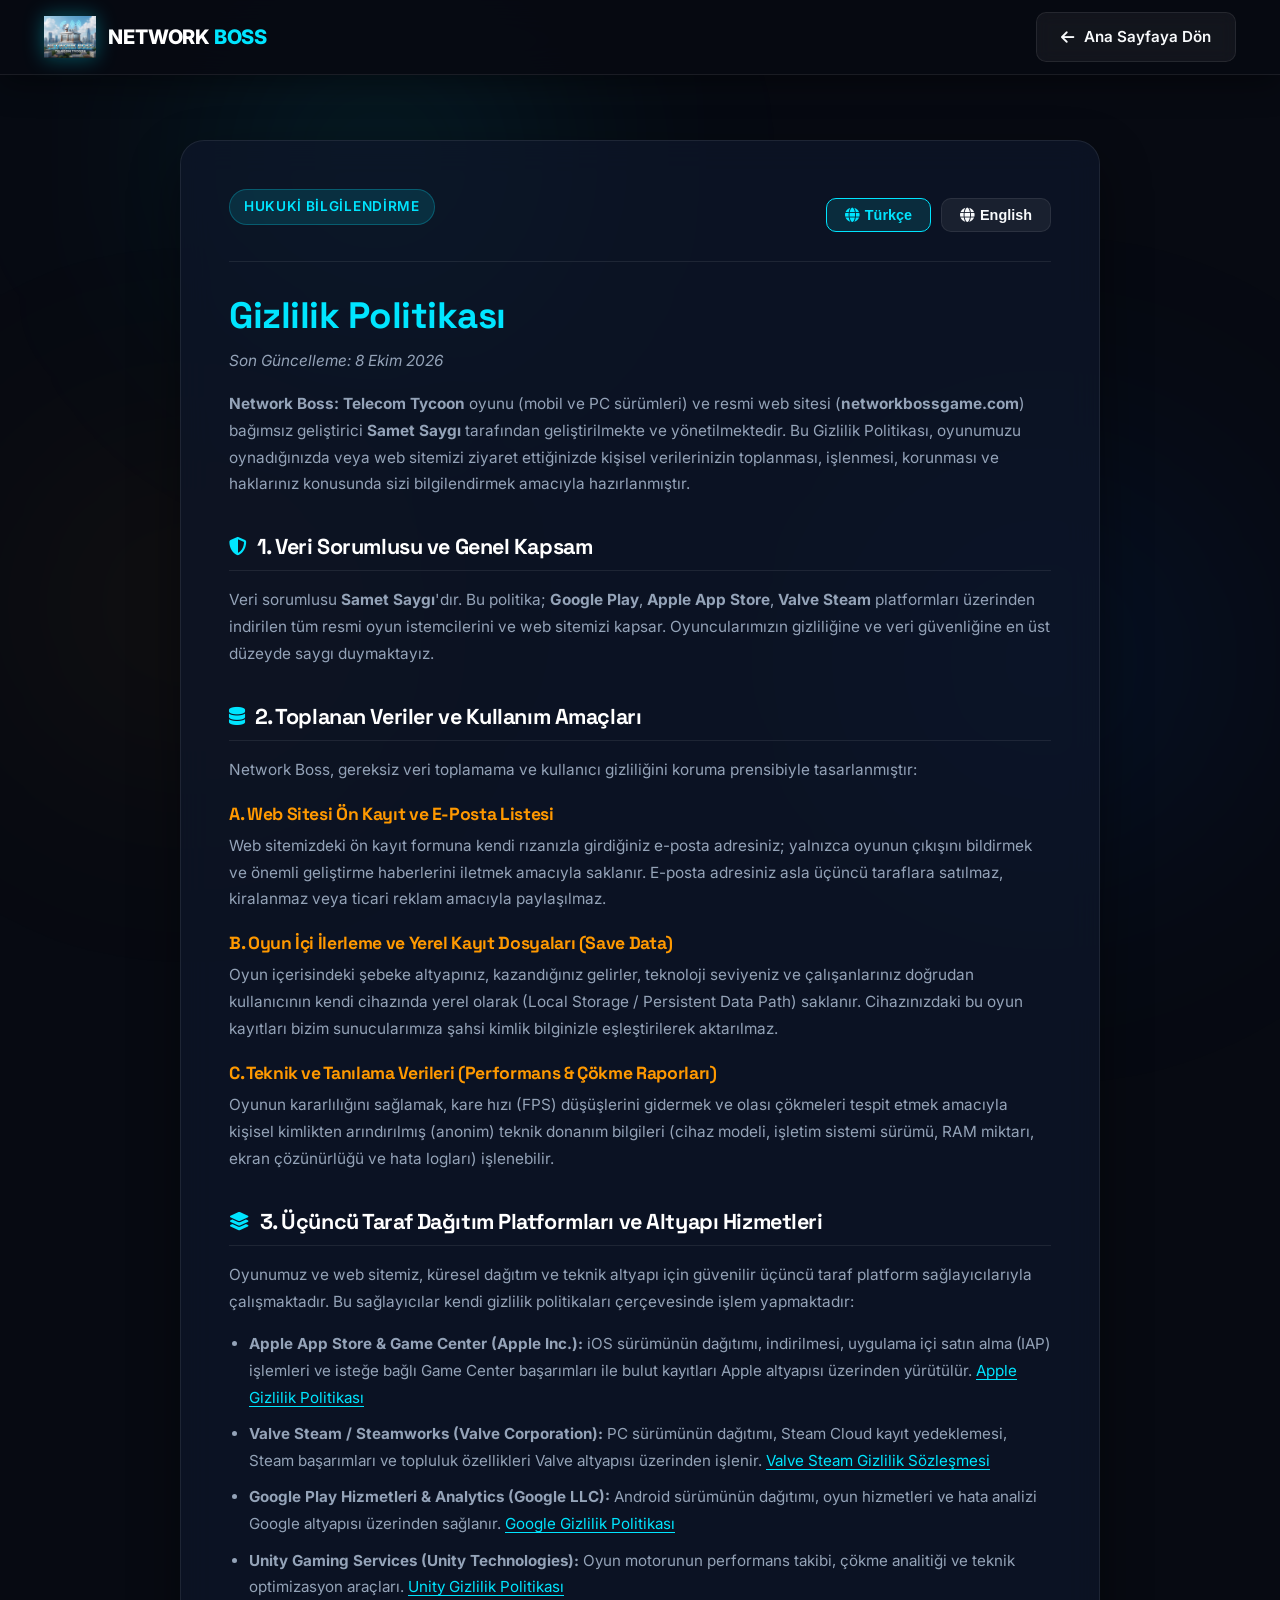
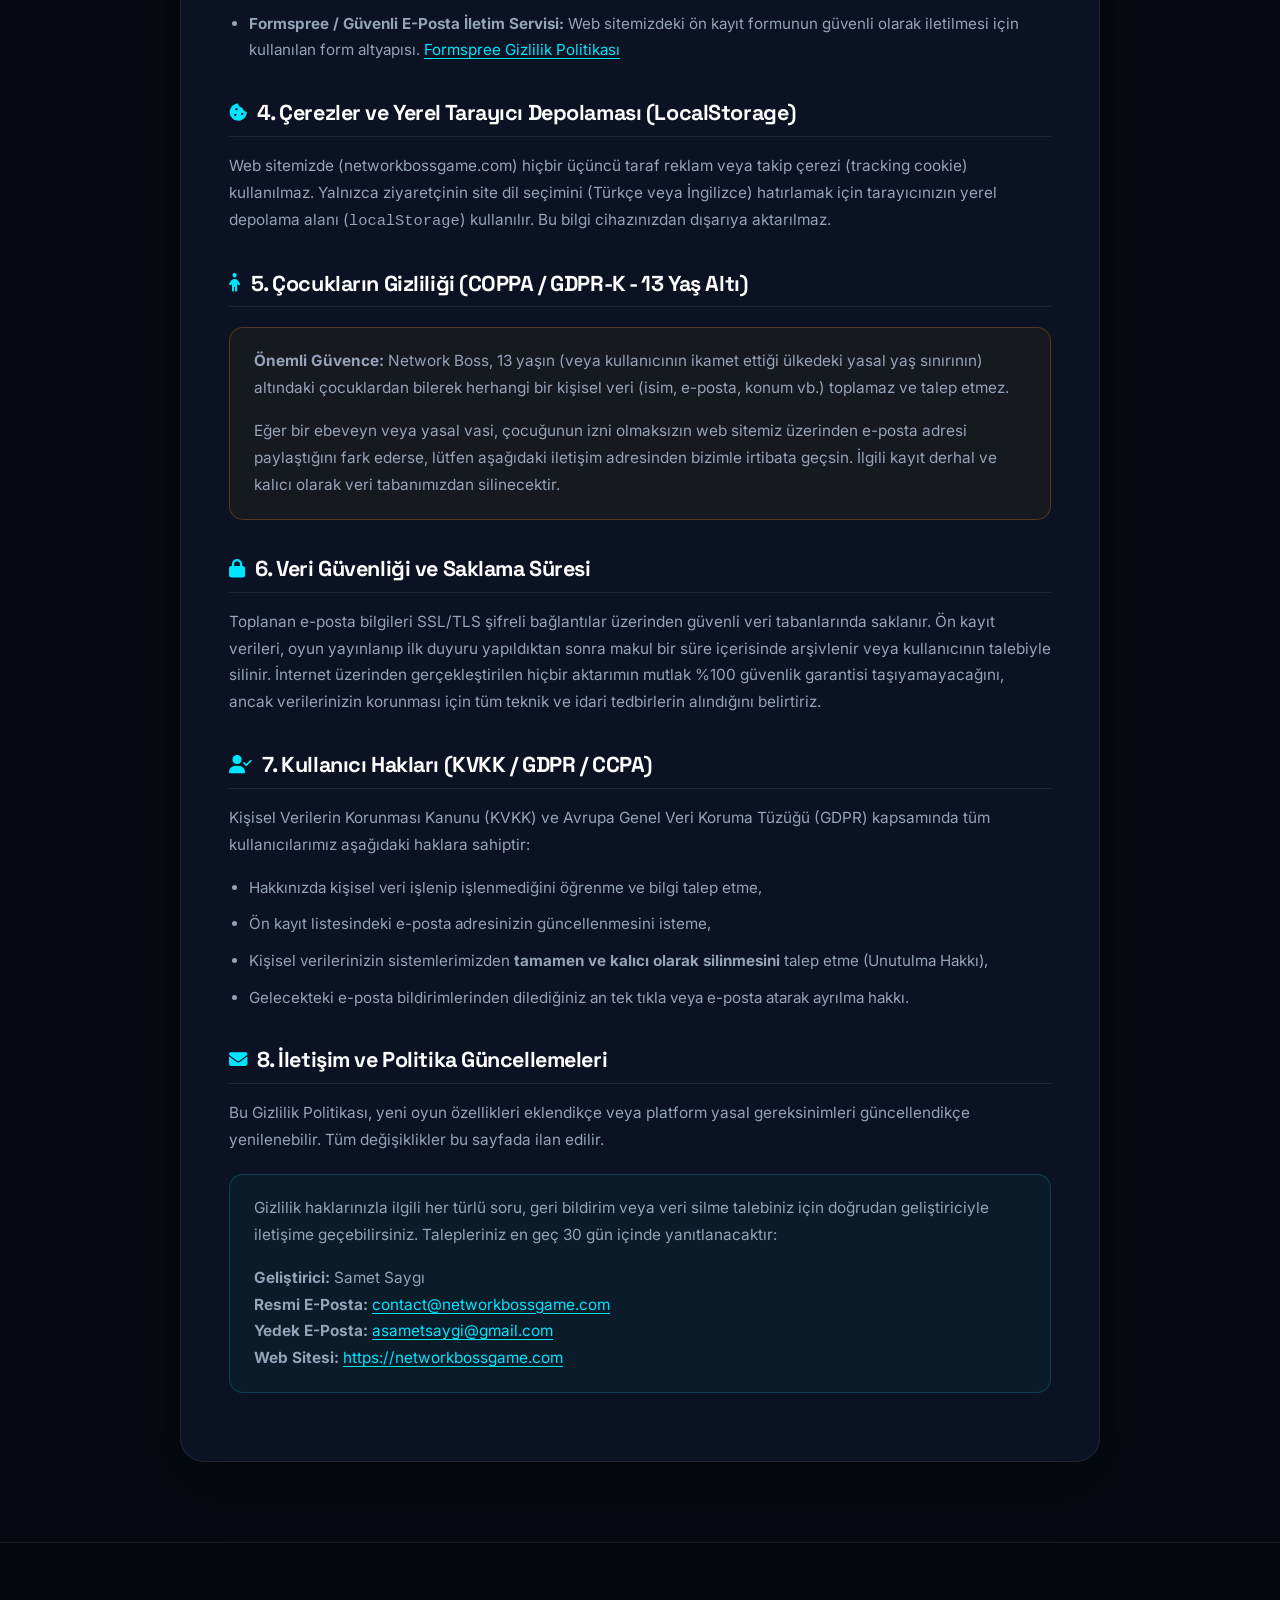
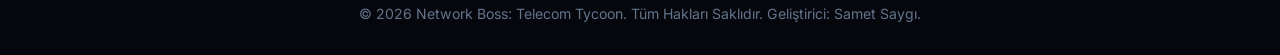
==== commit d4b02be5: "feat: Remove region tier tags from vehicle cards and update site assets" ====
--- a/privacy.html
+++ b/privacy.html
@@ -4,7 +4,7 @@
     <meta charset="UTF-8">
     <meta name="viewport" content="width=device-width, initial-scale=1.0">
     <title id="pageTitle">Gizlilik Politikası | Network Boss: Telecom Tycoon</title>
-    <link rel="icon" type="image/png" sizes="32x32" href="assets/img/favicon.png">
+    <link rel="icon" type="image/png" sizes="32x32" href="assets/img/favicon-32.png">
     
     <!-- Google Fonts -->
     <link rel="preconnect" href="https://fonts.googleapis.com">
@@ -13,7 +13,7 @@
     <link rel="stylesheet" href="https://cdnjs.cloudflare.com/ajax/libs/font-awesome/6.5.1/css/all.min.css">
     
     <!-- Stylesheet -->
-    <link rel="stylesheet" href="assets/css/style.css">
+    <link rel="stylesheet" href="assets/css/style.css?v=2.4">
     
     <style>
         .privacy-page {
@@ -161,7 +161,7 @@
     <header class="header scrolled">
         <div class="container nav-container">
             <a href="index.html" class="logo-group">
-                <img src="assets/img/network-boss-main-logo.png" alt="Network Boss Logo" class="nav-logo-img">
+                <img src="assets/img/network-boss-main-logo.webp" alt="Network Boss Logo" class="nav-logo-img">
                 <span class="nav-brand-title">NETWORK <span>BOSS</span></span>
             </a>
             <div class="nav-actions">
@@ -204,7 +204,7 @@
                     <p>Network Boss, gereksiz veri toplamama ve kullanıcı gizliliğini koruma prensibiyle tasarlanmıştır:</p>
                     
                     <h3>A. Web Sitesi Ön Kayıt ve E-Posta Listesi</h3>
-                    <p>Web sitemizdeki ön kayıt formuna kendi rızanızla girdiğiniz e-posta adresiniz; yalnızca oyunun Google Play, App Store ve Steam platformlarında yayınlandığı tarihi bildirmek, önemli geliştirme haberlerini iletmek ve lansman günü ön kayıt ödüllerini teslim etmek amacıyla saklanır. E-posta adresiniz asla üçüncü taraflara satılmaz, kiralanmaz veya ticari reklam amacıyla paylaşılmaz.</p>
+                    <p>Web sitemizdeki ön kayıt formuna kendi rızanızla girdiğiniz e-posta adresiniz; yalnızca oyunun çıkışını bildirmek ve önemli geliştirme haberlerini iletmek amacıyla saklanır. E-posta adresiniz asla üçüncü taraflara satılmaz, kiralanmaz veya ticari reklam amacıyla paylaşılmaz.</p>
 
                     <h3>B. Oyun İçi İlerleme ve Yerel Kayıt Dosyaları (Save Data)</h3>
                     <p>Oyun içerisindeki şebeke altyapınız, kazandığınız gelirler, teknoloji seviyeniz ve çalışanlarınız doğrudan kullanıcının kendi cihazında yerel olarak (Local Storage / Persistent Data Path) saklanır. Cihazınızdaki bu oyun kayıtları bizim sunucularımıza şahsi kimlik bilginizle eşleştirilerek aktarılmaz.</p>
@@ -286,7 +286,7 @@
                     <p>Network Boss is intentionally designed with data minimization in mind:</p>
 
                     <h3>A. Website Pre-Registration & Email Newsletter</h3>
-                    <p>When you voluntarily enter your email address in our website's pre-registration form, we collect and store it solely to inform you of launch dates across Google Play, the App Store, and Steam, share major development updates, and distribute founder pre-registration in-game rewards. We never sell, rent, or monetize your email with third-party advertisers or data brokers.</p>
+                    <p>When you voluntarily enter your email address in our website's pre-registration form, we collect and store it solely to send game launch announcements and major development updates. We never sell, rent, or monetize your email with third-party advertisers or data brokers.</p>
 
                     <h3>B. In-Game Progress & Local Save Files</h3>
                     <p>Your network infrastructure layouts, revenue figures, research unlocks, and staff assignments are stored strictly locally on your device (Persistent Data Path / Local Storage). Your gameplay saves are not uploaded to our proprietary servers linked to your personal identity.</p>
@@ -329,7 +329,7 @@
                     </div>
 
                     <h2><i class="fas fa-lock"></i> 6. Data Security and Retention</h2>
-                    <p>All collected email records are transmitted over SSL/TLS encrypted connections and stored in secure cloud databases. Pre-registration emails are retained only as long as needed to fulfill launch alerts and milestone delivery, or until you request deletion. While no electronic transmission over the Internet is 100% impenetrable, we employ industry-standard administrative and technical safeguards to protect your information.</p>
+                    <p>All collected email records are transmitted over SSL/TLS encrypted connections and stored in secure cloud databases. Pre-registration emails are retained only as long as needed for launch announcements and development updates, or until you request deletion. While no electronic transmission over the Internet is 100% impenetrable, we employ industry-standard administrative and technical safeguards to protect your information.</p>
 
                     <h2><i class="fas fa-user-check"></i> 7. Your Rights (GDPR / CCPA / KVKK)</h2>
                     <p>Depending on your jurisdiction, you are entitled to the following privacy rights regarding your personal data:</p>
@@ -407,4 +407,4 @@
         setLanguage(savedLang);
     </script>
 </body>
-</html>+</html>
--- a/assets/css/style.css
+++ b/assets/css/style.css
@@ -1236,6 +1236,798 @@
 }
 
 /* ==========================================================================
+   NOC CRISIS SIMULATOR SECTION
+   ========================================================================== */
+.noc-section {
+    padding: 80px 0;
+    position: relative;
+}
+
+.noc-tabs {
+    display: flex;
+    justify-content: center;
+    gap: 12px;
+    flex-wrap: wrap;
+    margin-bottom: 36px;
+}
+
+.noc-tab-btn {
+    padding: 12px 22px;
+    border-radius: 14px;
+    background: rgba(15, 23, 42, 0.7);
+    border: 1px solid var(--border-glass);
+    color: var(--text-muted);
+    font-weight: 600;
+    font-size: 0.9rem;
+    cursor: pointer;
+    display: inline-flex;
+    align-items: center;
+    gap: 10px;
+    transition: var(--transition-fast);
+    backdrop-filter: blur(10px);
+}
+
+.noc-tab-btn:hover {
+    background: rgba(239, 68, 68, 0.12);
+    border-color: rgba(239, 68, 68, 0.4);
+    color: #fff;
+    transform: translateY(-2px);
+}
+
+.noc-tab-btn.active {
+    background: linear-gradient(135deg, rgba(239, 68, 68, 0.25) 0%, rgba(14, 23, 42, 0.9) 100%);
+    border-color: rgba(239, 68, 68, 0.7);
+    color: #fff;
+    box-shadow: 0 4px 20px rgba(239, 68, 68, 0.25);
+}
+
+.noc-terminal-card {
+    position: relative;
+    background: linear-gradient(180deg, rgba(11, 17, 32, 0.96) 0%, rgba(6, 10, 20, 0.98) 100%);
+    border: 1px solid rgba(239, 68, 68, 0.35);
+    border-radius: 24px;
+    overflow: hidden;
+    box-shadow: 0 24px 60px rgba(0, 0, 0, 0.8), 0 0 35px rgba(239, 68, 68, 0.12);
+    backdrop-filter: blur(25px);
+}
+
+.noc-terminal-header {
+    display: flex;
+    justify-content: space-between;
+    align-items: center;
+    padding: 18px 28px;
+    background: rgba(15, 23, 42, 0.95);
+    border-bottom: 1px solid rgba(255, 255, 255, 0.08);
+    flex-wrap: wrap;
+    gap: 16px;
+    font-family: var(--font-heading);
+}
+
+.noc-status-box {
+    display: flex;
+    align-items: center;
+    gap: 10px;
+    font-weight: 700;
+    font-size: 0.88rem;
+    letter-spacing: 0.5px;
+}
+
+.noc-led-indicator {
+    width: 10px;
+    height: 10px;
+    border-radius: 50%;
+    display: inline-block;
+}
+
+.noc-led-indicator.pulse-danger {
+    background: #ef4444;
+    box-shadow: 0 0 12px #ef4444;
+    animation: ledBlink 1s infinite alternate;
+}
+
+.noc-led-indicator.pulse-success {
+    background: #10b981;
+    box-shadow: 0 0 12px #10b981;
+    animation: none;
+}
+
+@keyframes ledBlink {
+    0% { opacity: 0.4; }
+    100% { opacity: 1; filter: drop-shadow(0 0 8px #ef4444); }
+}
+
+.noc-timer-box {
+    display: flex;
+    align-items: center;
+    gap: 8px;
+    font-size: 0.85rem;
+    color: var(--text-muted);
+}
+
+.noc-countdown {
+    font-family: monospace;
+    font-weight: 800;
+    font-size: 1.1rem;
+    color: #f59e0b;
+    background: rgba(245, 158, 11, 0.1);
+    padding: 3px 8px;
+    border-radius: 6px;
+    border: 1px solid rgba(245, 158, 11, 0.3);
+}
+
+.noc-incident-pill {
+    font-family: monospace;
+    font-size: 0.78rem;
+    background: rgba(255, 255, 255, 0.06);
+    border: 1px solid rgba(255, 255, 255, 0.12);
+    padding: 4px 12px;
+    border-radius: 8px;
+    color: var(--primary-cyan);
+    letter-spacing: 0.5px;
+}
+
+.noc-telemetry-grid {
+    display: grid;
+    grid-template-columns: repeat(4, 1fr);
+    gap: 16px;
+    padding: 22px 28px;
+    background: rgba(10, 15, 28, 0.6);
+    border-bottom: 1px solid rgba(255, 255, 255, 0.05);
+}
+
+.noc-telemetry-card {
+    background: rgba(255, 255, 255, 0.03);
+    border: 1px solid var(--border-glass);
+    border-radius: 14px;
+    padding: 16px;
+    display: flex;
+    flex-direction: column;
+    gap: 6px;
+}
+
+.telemetry-top {
+    display: flex;
+    justify-content: space-between;
+    align-items: center;
+    font-size: 0.76rem;
+    color: var(--text-muted);
+    font-weight: 600;
+}
+
+.telemetry-val {
+    font-size: 1.45rem;
+    font-weight: 800;
+    font-family: var(--font-heading);
+    color: #fff;
+}
+
+.telemetry-trend {
+    font-size: 0.7rem;
+    padding: 2px 6px;
+    border-radius: 4px;
+    font-weight: 700;
+}
+
+.telemetry-trend.trend-down {
+    background: rgba(239, 68, 68, 0.15);
+    color: #f87171;
+}
+
+.telemetry-trend.trend-up {
+    background: rgba(16, 185, 129, 0.15);
+    color: #34d399;
+}
+
+.telemetry-trend.trend-warn {
+    background: rgba(245, 158, 11, 0.15);
+    color: #fbbf24;
+}
+
+.telemetry-trend.trend-danger {
+    background: rgba(239, 68, 68, 0.2);
+    color: #ef4444;
+}
+
+.telemetry-bar {
+    height: 4px;
+    background: rgba(255, 255, 255, 0.08);
+    border-radius: 2px;
+    overflow: hidden;
+    margin-top: 4px;
+}
+
+.telemetry-fill {
+    height: 100%;
+    border-radius: 2px;
+    transition: width 0.6s ease;
+}
+
+.telemetry-fill.fill-sla { background: #38bdf8; }
+.telemetry-fill.fill-stock { background: #10b981; }
+.telemetry-fill.fill-sentiment { background: #f59e0b; }
+.telemetry-fill.fill-danger { background: #ef4444; }
+
+.noc-body-grid {
+    display: grid;
+    grid-template-columns: 1fr 1.25fr;
+    gap: 28px;
+    padding: 28px;
+}
+
+.noc-intel-pane {
+    display: flex;
+    flex-direction: column;
+    gap: 16px;
+}
+
+.noc-alert-banner {
+    display: inline-flex;
+    align-self: flex-start;
+    padding: 6px 14px;
+    border-radius: 8px;
+    background: rgba(239, 68, 68, 0.15);
+    border: 1px solid rgba(239, 68, 68, 0.4);
+    font-size: 0.76rem;
+    font-weight: 800;
+    letter-spacing: 0.5px;
+    color: #f87171;
+    font-family: var(--font-heading);
+}
+
+.noc-event-title {
+    font-size: 1.35rem;
+    font-weight: 800;
+    line-height: 1.3;
+    color: #fff;
+}
+
+.noc-event-desc {
+    font-size: 0.9rem;
+    color: var(--text-secondary);
+    line-height: 1.6;
+}
+
+.noc-radar-display {
+    position: relative;
+    height: 190px;
+    background: radial-gradient(circle, rgba(14, 23, 42, 0.8) 0%, rgba(6, 10, 20, 0.95) 100%);
+    border: 1px solid rgba(0, 229, 255, 0.2);
+    border-radius: 16px;
+    overflow: hidden;
+    display: flex;
+    align-items: center;
+    justify-content: center;
+}
+
+.radar-sweep {
+    position: absolute;
+    width: 200%;
+    height: 200%;
+    top: -50%;
+    left: -50%;
+    background: conic-gradient(from 0deg, rgba(0, 229, 255, 0.18) 0deg, transparent 60deg, transparent 360deg);
+    border-radius: 50%;
+    animation: radarRotate 4s linear infinite;
+    pointer-events: none;
+}
+
+@keyframes radarRotate {
+    0% { transform: rotate(0deg); }
+    100% { transform: rotate(360deg); }
+}
+
+.radar-grid-lines {
+    position: absolute;
+    inset: 0;
+    background:
+        radial-gradient(circle, transparent 20%, rgba(0, 229, 255, 0.1) 21%, transparent 22%, transparent 45%, rgba(0, 229, 255, 0.1) 46%, transparent 47%, transparent 70%, rgba(0, 229, 255, 0.1) 71%, transparent 72%),
+        linear-gradient(rgba(0, 229, 255, 0.05) 1px, transparent 1px) 0 0 / 20px 20px,
+        linear-gradient(90deg, rgba(0, 229, 255, 0.05) 1px, transparent 1px) 0 0 / 20px 20px;
+}
+
+.radar-node {
+    position: absolute;
+    width: 36px;
+    height: 36px;
+    border-radius: 50%;
+    display: flex;
+    align-items: center;
+    justify-content: center;
+    font-size: 0.9rem;
+    z-index: 2;
+    transition: var(--transition-normal);
+}
+
+.radar-node.node-core {
+    left: 20%;
+    top: 50%;
+    transform: translateY(-50%);
+    background: rgba(0, 229, 255, 0.2);
+    border: 2px solid var(--primary-cyan);
+    color: var(--primary-cyan);
+    box-shadow: 0 0 16px var(--primary-cyan-glow);
+}
+
+.radar-node.node-alert {
+    right: 25%;
+    top: 35%;
+    background: rgba(239, 68, 68, 0.25);
+    border: 2px solid #ef4444;
+    color: #ef4444;
+    box-shadow: 0 0 20px rgba(239, 68, 68, 0.6);
+    animation: alertPulse 1.2s infinite;
+}
+
+@keyframes alertPulse {
+    0%, 100% { transform: scale(1); }
+    50% { transform: scale(1.15); box-shadow: 0 0 25px rgba(239, 68, 68, 0.9); }
+}
+
+.radar-node.node-backup {
+    left: 50%;
+    bottom: 20%;
+    background: rgba(16, 185, 129, 0.2);
+    border: 2px dashed #10b981;
+    color: #10b981;
+}
+
+.radar-link {
+    position: absolute;
+    height: 2px;
+    z-index: 1;
+}
+
+.radar-link.link-broken {
+    left: 28%;
+    top: 44%;
+    width: 44%;
+    background: repeating-linear-gradient(90deg, #ef4444, #ef4444 6px, transparent 6px, transparent 12px);
+    transform: rotate(-12deg);
+    animation: brokenDash 1s linear infinite;
+}
+
+@keyframes brokenDash {
+    0% { background-position: 0 0; }
+    100% { background-position: 24px 0; }
+}
+
+.radar-link.link-backup {
+    left: 25%;
+    top: 55%;
+    width: 32%;
+    background: rgba(16, 185, 129, 0.5);
+    border-top: 1px dashed #10b981;
+    transform: rotate(26deg);
+}
+
+.radar-tag {
+    position: absolute;
+    bottom: 8px;
+    right: 12px;
+    font-family: monospace;
+    font-size: 0.72rem;
+    color: #ef4444;
+    background: rgba(0, 0, 0, 0.7);
+    padding: 3px 8px;
+    border-radius: 4px;
+    border: 1px solid rgba(239, 68, 68, 0.3);
+    z-index: 3;
+}
+
+.noc-console-pane {
+    display: flex;
+    flex-direction: column;
+    gap: 16px;
+}
+
+.console-box-header {
+    display: flex;
+    justify-content: space-between;
+    align-items: center;
+    background: rgba(15, 23, 42, 0.85);
+    border: 1px solid rgba(255, 255, 255, 0.08);
+    padding: 8px 14px;
+    border-radius: 10px 10px 0 0;
+    margin-bottom: -16px;
+}
+
+.console-header-left {
+    display: flex;
+    align-items: center;
+    gap: 8px;
+}
+
+.console-dot {
+    width: 8px;
+    height: 8px;
+    border-radius: 50%;
+}
+.console-dot.dot-red { background: #ef4444; }
+.console-dot.dot-yellow { background: #f59e0b; }
+.console-dot.dot-green { background: #10b981; }
+
+.console-title {
+    font-family: monospace;
+    font-size: 0.75rem;
+    color: var(--text-muted);
+    font-weight: 700;
+    margin-left: 4px;
+}
+
+.console-badge {
+    font-family: monospace;
+    font-size: 0.7rem;
+    color: var(--primary-cyan);
+}
+
+.noc-log-stream {
+    background: rgba(5, 8, 15, 0.95);
+    border: 1px solid rgba(255, 255, 255, 0.08);
+    border-radius: 0 0 12px 12px;
+    padding: 14px;
+    font-family: 'Consolas', 'Courier New', monospace;
+    font-size: 0.78rem;
+    color: #94a3b8;
+    max-height: 120px;
+    overflow-y: auto;
+    display: flex;
+    flex-direction: column;
+    gap: 6px;
+    box-shadow: inset 0 2px 8px rgba(0, 0, 0, 0.6);
+}
+
+.log-entry {
+    line-height: 1.4;
+}
+.log-entry .log-time {
+    color: var(--text-muted);
+    margin-right: 6px;
+}
+.log-entry.log-critical { color: #f87171; }
+.log-entry.log-warning { color: #fbbf24; }
+.log-entry.log-alert { color: #38bdf8; }
+.log-entry.log-success { color: #34d399; }
+
+.action-deck-header {
+    display: flex;
+    align-items: center;
+    gap: 8px;
+    font-family: var(--font-heading);
+    font-size: 0.84rem;
+    font-weight: 700;
+    color: #cbd5e1;
+    letter-spacing: 0.5px;
+    margin-top: 4px;
+}
+
+.noc-actions-list {
+    display: flex;
+    flex-direction: column;
+    gap: 12px;
+}
+
+.action-card {
+    background: rgba(15, 23, 42, 0.6);
+    border: 1px solid var(--border-glass);
+    border-radius: 14px;
+    padding: 14px 18px;
+    cursor: pointer;
+    display: grid;
+    grid-template-columns: auto 1fr;
+    gap: 14px;
+    align-items: center;
+    transition: var(--transition-fast);
+    position: relative;
+    overflow: hidden;
+}
+
+.action-card:hover {
+    background: rgba(20, 30, 55, 0.9);
+    border-color: var(--primary-cyan);
+    transform: translateY(-2px);
+    box-shadow: 0 8px 24px rgba(0, 0, 0, 0.4), 0 0 15px rgba(0, 229, 255, 0.2);
+}
+
+.action-card-icon {
+    width: 42px;
+    height: 42px;
+    border-radius: 12px;
+    background: rgba(255, 255, 255, 0.05);
+    border: 1px solid rgba(255, 255, 255, 0.1);
+    display: flex;
+    align-items: center;
+    justify-content: center;
+    font-size: 1.15rem;
+    color: var(--primary-cyan);
+    flex-shrink: 0;
+}
+
+.action-card-body {
+    display: flex;
+    flex-direction: column;
+    gap: 3px;
+}
+
+.action-card-title {
+    font-size: 0.92rem;
+    font-weight: 700;
+    color: #fff;
+    line-height: 1.3;
+}
+
+.action-card-desc {
+    font-size: 0.8rem;
+    color: var(--text-muted);
+    line-height: 1.35;
+}
+
+.action-card-meta {
+    display: flex;
+    gap: 10px;
+    align-items: center;
+    margin-top: 4px;
+}
+
+.meta-badge {
+    font-size: 0.72rem;
+    font-weight: 700;
+    padding: 2px 8px;
+    border-radius: 6px;
+    display: inline-flex;
+    align-items: center;
+    gap: 4px;
+}
+
+.meta-badge.meta-optimal {
+    background: rgba(16, 185, 129, 0.18);
+    color: #34d399;
+    border: 1px solid rgba(16, 185, 129, 0.4);
+}
+
+.meta-badge.meta-partial {
+    background: rgba(245, 158, 11, 0.18);
+    color: #fbbf24;
+    border: 1px solid rgba(245, 158, 11, 0.4);
+}
+
+.meta-badge.meta-risky {
+    background: rgba(239, 68, 68, 0.18);
+    color: #f87171;
+    border: 1px solid rgba(239, 68, 68, 0.4);
+}
+
+.meta-cost {
+    font-size: 0.72rem;
+    color: var(--text-muted);
+}
+
+/* NOC Result Overlay */
+.noc-result-overlay {
+    position: absolute;
+    inset: 0;
+    background: rgba(4, 7, 15, 0.92);
+    backdrop-filter: blur(14px);
+    display: none;
+    align-items: center;
+    justify-content: center;
+    padding: 24px;
+    z-index: 10;
+    border-radius: 24px;
+    opacity: 0;
+    transition: opacity 0.3s ease;
+}
+
+.noc-result-overlay.active {
+    display: flex;
+    opacity: 1;
+}
+
+.noc-result-modal {
+    background: linear-gradient(135deg, rgba(15, 23, 42, 0.98) 0%, rgba(8, 12, 24, 0.98) 100%);
+    border: 1px solid var(--border-glow);
+    border-radius: 20px;
+    padding: 30px;
+    max-width: 620px;
+    width: 100%;
+    box-shadow: 0 20px 60px rgba(0, 0, 0, 0.8), 0 0 30px var(--primary-cyan-glow);
+    display: flex;
+    flex-direction: column;
+    gap: 14px;
+    text-align: center;
+    animation: modalPop 0.35s cubic-bezier(0.16, 1, 0.3, 1);
+}
+
+@keyframes modalPop {
+    0% { transform: scale(0.92); opacity: 0; }
+    100% { transform: scale(1); opacity: 1; }
+}
+
+.result-rank-badge {
+    display: inline-block;
+    align-self: center;
+    padding: 6px 16px;
+    border-radius: 30px;
+    font-size: 0.82rem;
+    font-weight: 800;
+    font-family: var(--font-heading);
+    letter-spacing: 0.5px;
+}
+
+.result-rank-badge.rank-master {
+    background: rgba(16, 185, 129, 0.2);
+    color: #34d399;
+    border: 1px solid rgba(16, 185, 129, 0.5);
+    box-shadow: 0 0 15px rgba(16, 185, 129, 0.3);
+}
+
+.result-rank-badge.rank-partial {
+    background: rgba(245, 158, 11, 0.2);
+    color: #fbbf24;
+    border: 1px solid rgba(245, 158, 11, 0.5);
+}
+
+.result-rank-badge.rank-disaster {
+    background: rgba(239, 68, 68, 0.2);
+    color: #f87171;
+    border: 1px solid rgba(239, 68, 68, 0.5);
+    box-shadow: 0 0 15px rgba(239, 68, 68, 0.3);
+}
+
+.result-title {
+    font-size: 1.4rem;
+    font-weight: 800;
+    color: #fff;
+    margin-top: -2px;
+}
+
+.result-desc {
+    font-size: 0.9rem;
+    color: #cbd5e1;
+    line-height: 1.55;
+}
+
+.result-deltas-grid {
+    display: grid;
+    grid-template-columns: repeat(3, 1fr);
+    gap: 12px;
+}
+
+.result-delta-card {
+    background: rgba(255, 255, 255, 0.04);
+    border: 1px solid rgba(255, 255, 255, 0.08);
+    border-radius: 12px;
+    padding: 10px;
+    display: flex;
+    flex-direction: column;
+    gap: 2px;
+}
+
+.result-delta-card .delta-lbl {
+    font-size: 0.72rem;
+    color: var(--text-muted);
+    text-transform: uppercase;
+    font-weight: 700;
+}
+
+.result-delta-card .delta-val {
+    font-size: 1.05rem;
+    font-family: var(--font-heading);
+    color: #fff;
+}
+
+.result-chirper-card {
+    background: rgba(29, 155, 240, 0.08);
+    border: 1px solid rgba(29, 155, 240, 0.25);
+    border-radius: 14px;
+    padding: 12px 16px;
+    text-align: left;
+    display: flex;
+    flex-direction: column;
+    gap: 6px;
+}
+
+.chirper-card-header {
+    display: flex;
+    justify-content: space-between;
+    align-items: center;
+}
+
+.chirper-user-info {
+    display: flex;
+    align-items: center;
+    gap: 10px;
+}
+
+.chirper-avatar {
+    width: 32px;
+    height: 32px;
+    border-radius: 50%;
+    background: rgba(29, 155, 240, 0.2);
+    border: 1px solid #1d9bf0;
+    color: #1d9bf0;
+    display: flex;
+    align-items: center;
+    justify-content: center;
+    font-size: 0.9rem;
+}
+
+.chirper-name {
+    font-size: 0.85rem;
+    color: #fff;
+    display: block;
+}
+
+.chirper-tag {
+    font-size: 0.66rem;
+    color: #38bdf8;
+    text-transform: uppercase;
+    font-weight: 700;
+}
+
+.chirper-icon {
+    color: #1d9bf0;
+    font-size: 1.05rem;
+}
+
+.chirper-text {
+    font-size: 0.85rem;
+    color: #e2e8f0;
+    font-style: italic;
+    line-height: 1.45;
+}
+
+.result-actions {
+    display: flex;
+    justify-content: center;
+    gap: 12px;
+    margin-top: 6px;
+    flex-wrap: wrap;
+}
+
+/* Responsive adjustments for NOC section */
+@media (max-width: 992px) {
+    .noc-telemetry-grid {
+        grid-template-columns: repeat(2, 1fr);
+    }
+    .noc-body-grid {
+        grid-template-columns: 1fr;
+    }
+}
+
+@media (max-width: 768px) {
+    .footer .logo-group { white-space: normal; max-width: 100%; }
+    .footer .logo-group > div { min-width: 0; }
+    .noc-telemetry-grid {
+        grid-template-columns: 1fr;
+    }
+    .result-deltas-grid {
+        grid-template-columns: 1fr;
+    }
+    .noc-terminal-header {
+        flex-direction: column;
+        align-items: flex-start;
+    }
+    .noc-terminal-card {
+        border-radius: 18px;
+    }
+    .noc-body-grid {
+        padding: 20px 16px;
+    }
+}
+
+@media (max-width: 560px) {
+    .nav-container { gap: 10px; }
+    .nav-container > nav { flex: 0; }
+    .nav-logo-img { height: 30px; }
+    .nav-container .logo-group { gap: 8px; }
+    .nav-container .nav-brand-title { font-size: 0.95rem; }
+    .nav-actions { gap: 8px; }
+    .nav-actions > .btn { display: none; }
+    .lang-toggle-btn { padding: 7px 9px; }
+    .gallery-grid { grid-template-columns: minmax(0, 1fr); }
+}
+
+/* ==========================================================================
    CHARACTERS & STORY
    ========================================================================== */
 .characters-section {
@@ -1371,14 +2163,7 @@
 .fleet-role {
     font-size: 0.85rem;
     color: var(--text-muted);
-    margin-bottom: 12px;
-}
-
-.fleet-meta-row {
-    display: flex;
-    flex-wrap: wrap;
-    gap: 6px;
-    align-items: center;
+    margin-bottom: 0;
 }
 
 .fleet-tier-tag {
@@ -1392,17 +2177,6 @@
     color: var(--primary-cyan);
 }
 
-.fleet-upgrade-tag {
-    display: inline-block;
-    padding: 3px 10px;
-    border-radius: 6px;
-    font-size: 0.72rem;
-    font-weight: 700;
-    background: rgba(245, 158, 11, 0.15);
-    color: var(--amber-copper);
-    border: 1px solid rgba(245, 158, 11, 0.3);
-}
-
 /* ==========================================================================
    SCREENSHOTS & MEDIA GALLERY
    ========================================================================== */
@@ -1414,6 +2188,23 @@
     display: grid;
     grid-template-columns: repeat(auto-fit, minmax(320px, 1fr));
     gap: 28px;
+}
+
+/* Small additions to the existing single-page design. */
+.demo-disclaimer {
+    color: var(--text-muted);
+    font-size: 0.85rem;
+    line-height: 1.6;
+    text-align: center;
+    margin: 0 auto 20px;
+    max-width: 760px;
+}
+
+.form-response-msg.pending {
+    display: block;
+    background: rgba(245, 158, 11, 0.1);
+    border: 1px solid var(--amber-copper);
+    color: var(--amber-copper);
 }
 
 .gallery-item {
@@ -1740,6 +2531,13 @@
     border-bottom: 1px solid var(--border-glass);
 }
 
+.footer .logo-group > img {
+    width: auto;
+    height: 38px;
+    flex: 0 0 auto;
+    object-fit: contain;
+}
+
 .footer-socials {
     display: flex;
     gap: 16px;
@@ -1794,6 +2592,32 @@
 /* ==========================================================================
    RESPONSIVE DESIGN (MOBILE & TABLET)
    ========================================================================== */
+@media (max-width: 1140px) {
+    .nav-links {
+        display: none;
+        position: absolute;
+        top: 100%;
+        left: 0;
+        width: 100%;
+        background: rgba(7, 10, 18, 0.98);
+        backdrop-filter: blur(20px);
+        -webkit-backdrop-filter: blur(20px);
+        flex-direction: column;
+        padding: 24px;
+        gap: 18px;
+        border-bottom: 1px solid var(--border-glass);
+        box-shadow: 0 16px 32px rgba(0, 0, 0, 0.6);
+    }
+    
+    .nav-links.mobile-open {
+        display: flex;
+    }
+    
+    .mobile-nav-toggle {
+        display: block;
+    }
+}
+
 @media (max-width: 992px) {
     .hero-grid {
         grid-template-columns: 1fr;
@@ -1847,30 +2671,6 @@
     .citylife-grid {
         grid-template-columns: 1fr;
     }
-@media (max-width: 1140px) {
-    .nav-links {
-        display: none;
-        position: absolute;
-        top: 100%;
-        left: 0;
-        width: 100%;
-        background: rgba(7, 10, 18, 0.98);
-        backdrop-filter: blur(20px);
-        -webkit-backdrop-filter: blur(20px);
-        flex-direction: column;
-        padding: 24px;
-        gap: 18px;
-        border-bottom: 1px solid var(--border-glass);
-        box-shadow: 0 16px 32px rgba(0, 0, 0, 0.6);
-    }
-    
-    .nav-links.mobile-open {
-        display: flex;
-    }
-    
-    .mobile-nav-toggle {
-        display: block;
-    }
 }
 
 @media (max-width: 768px) {
